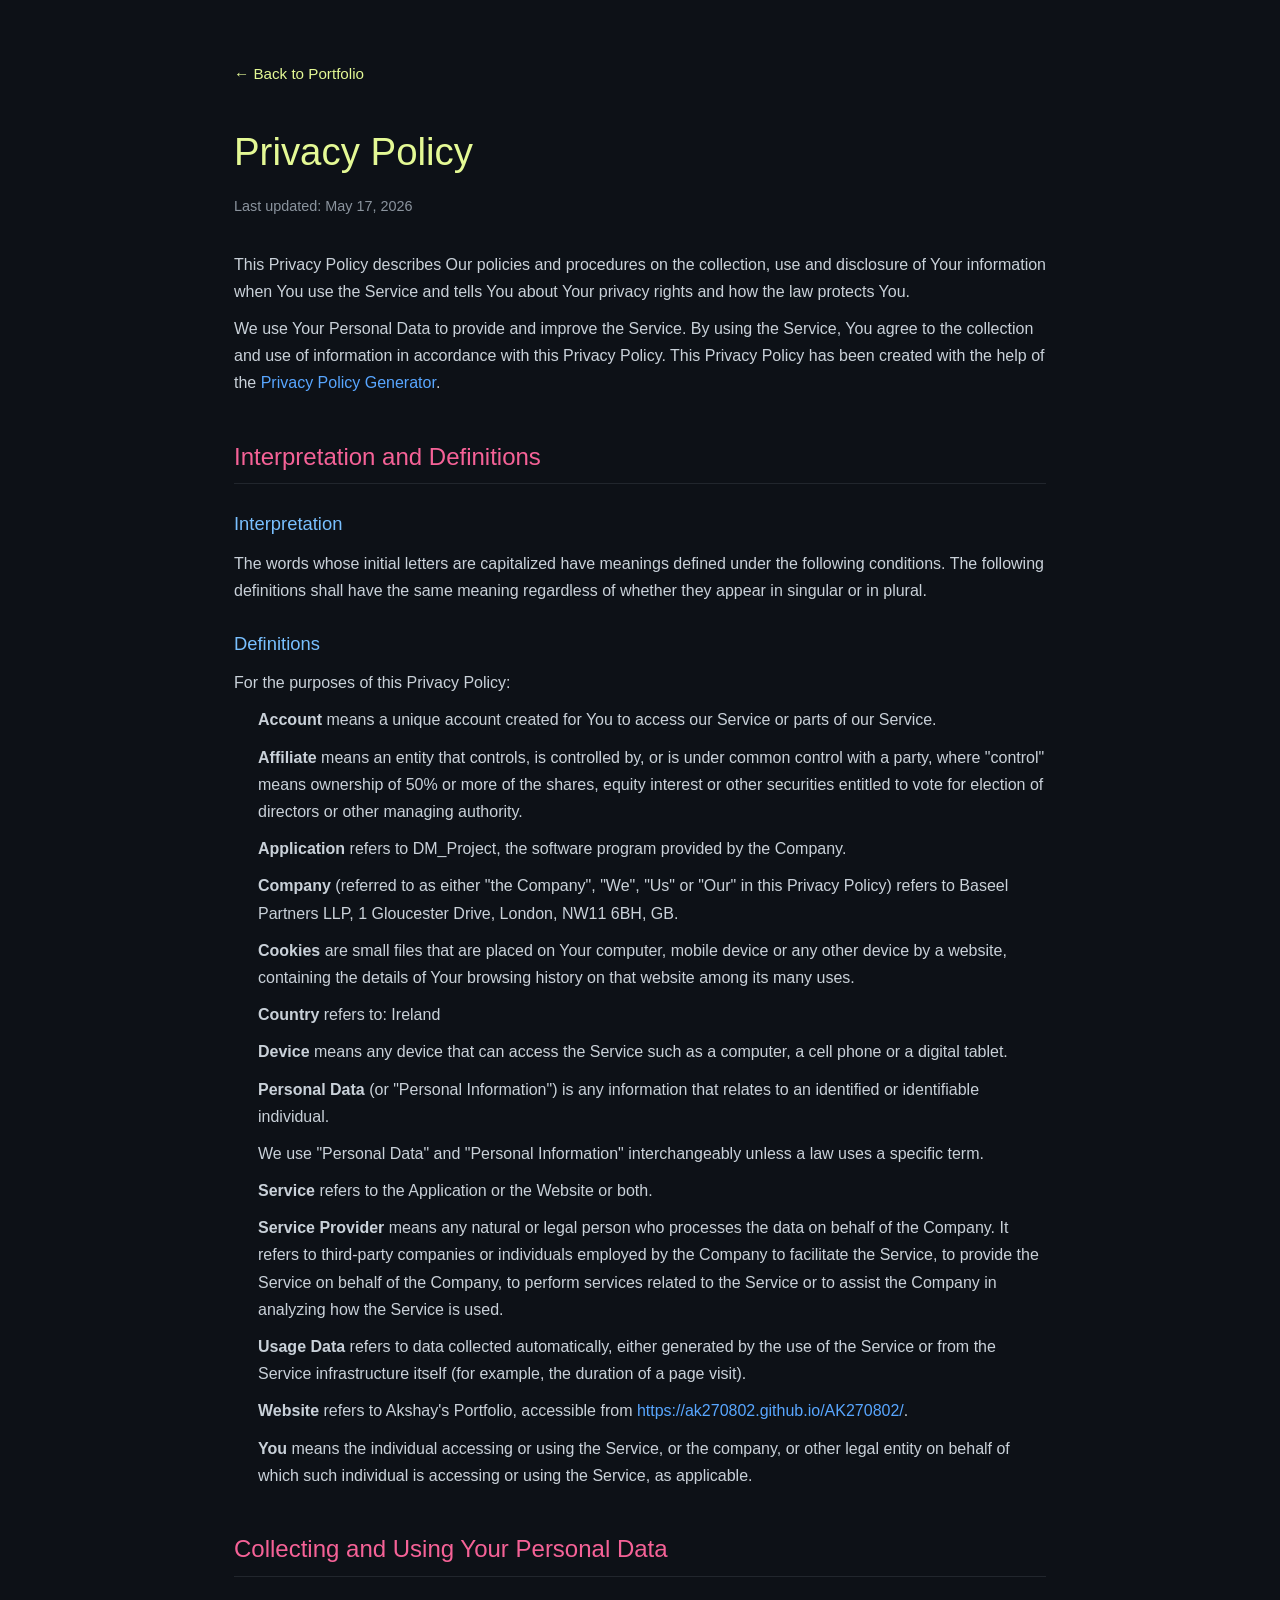
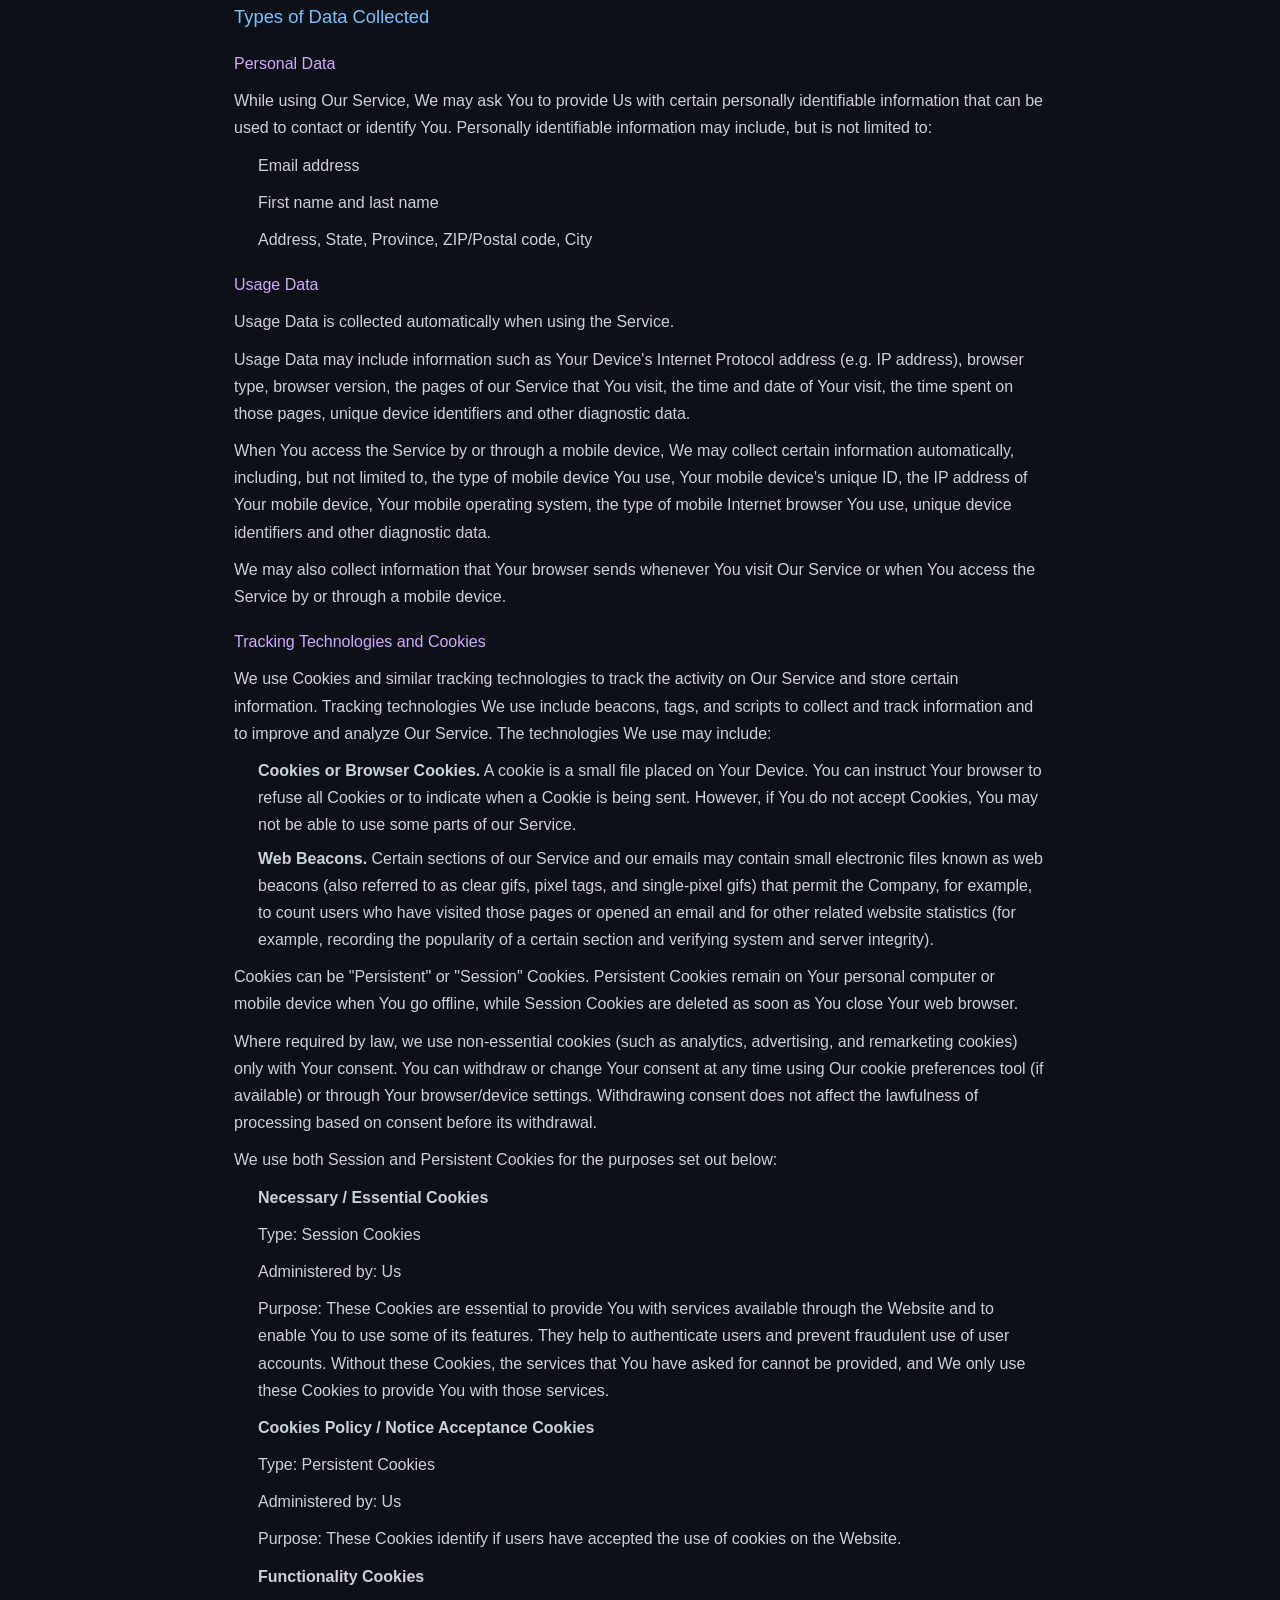
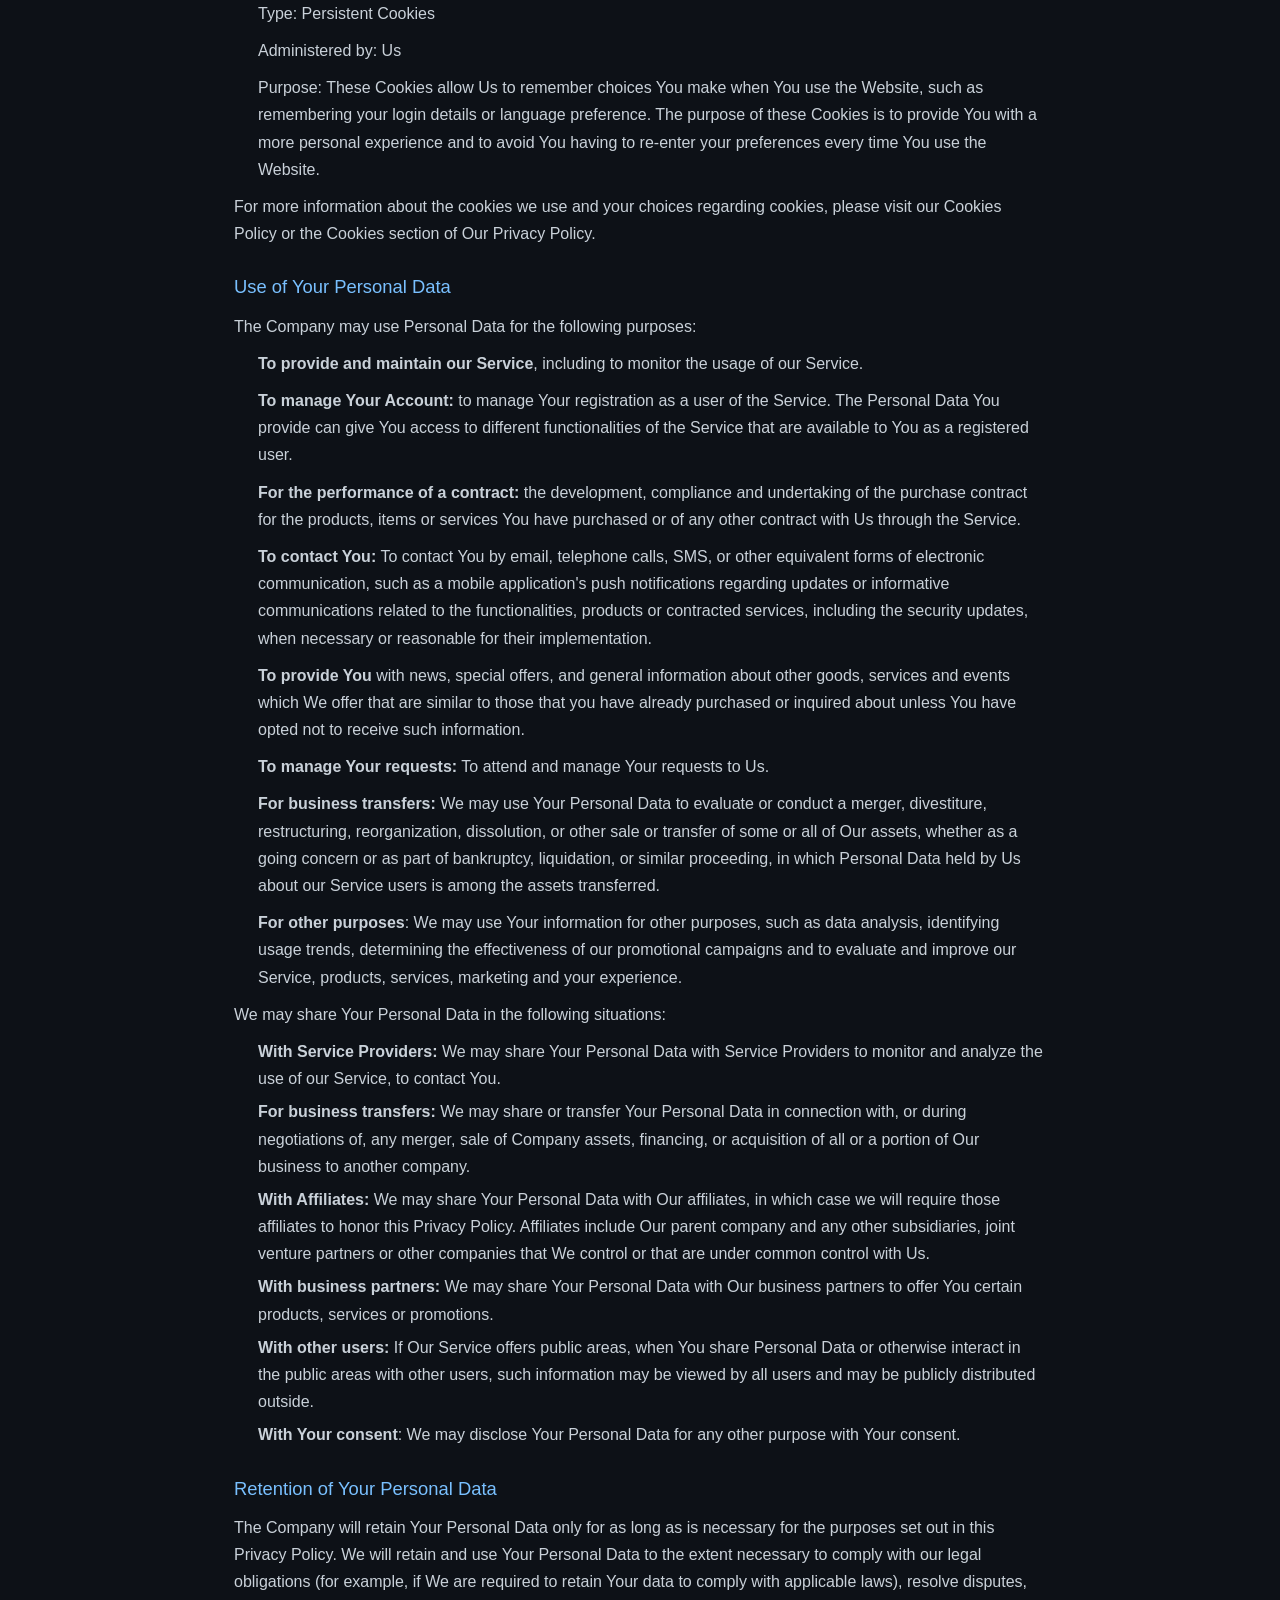
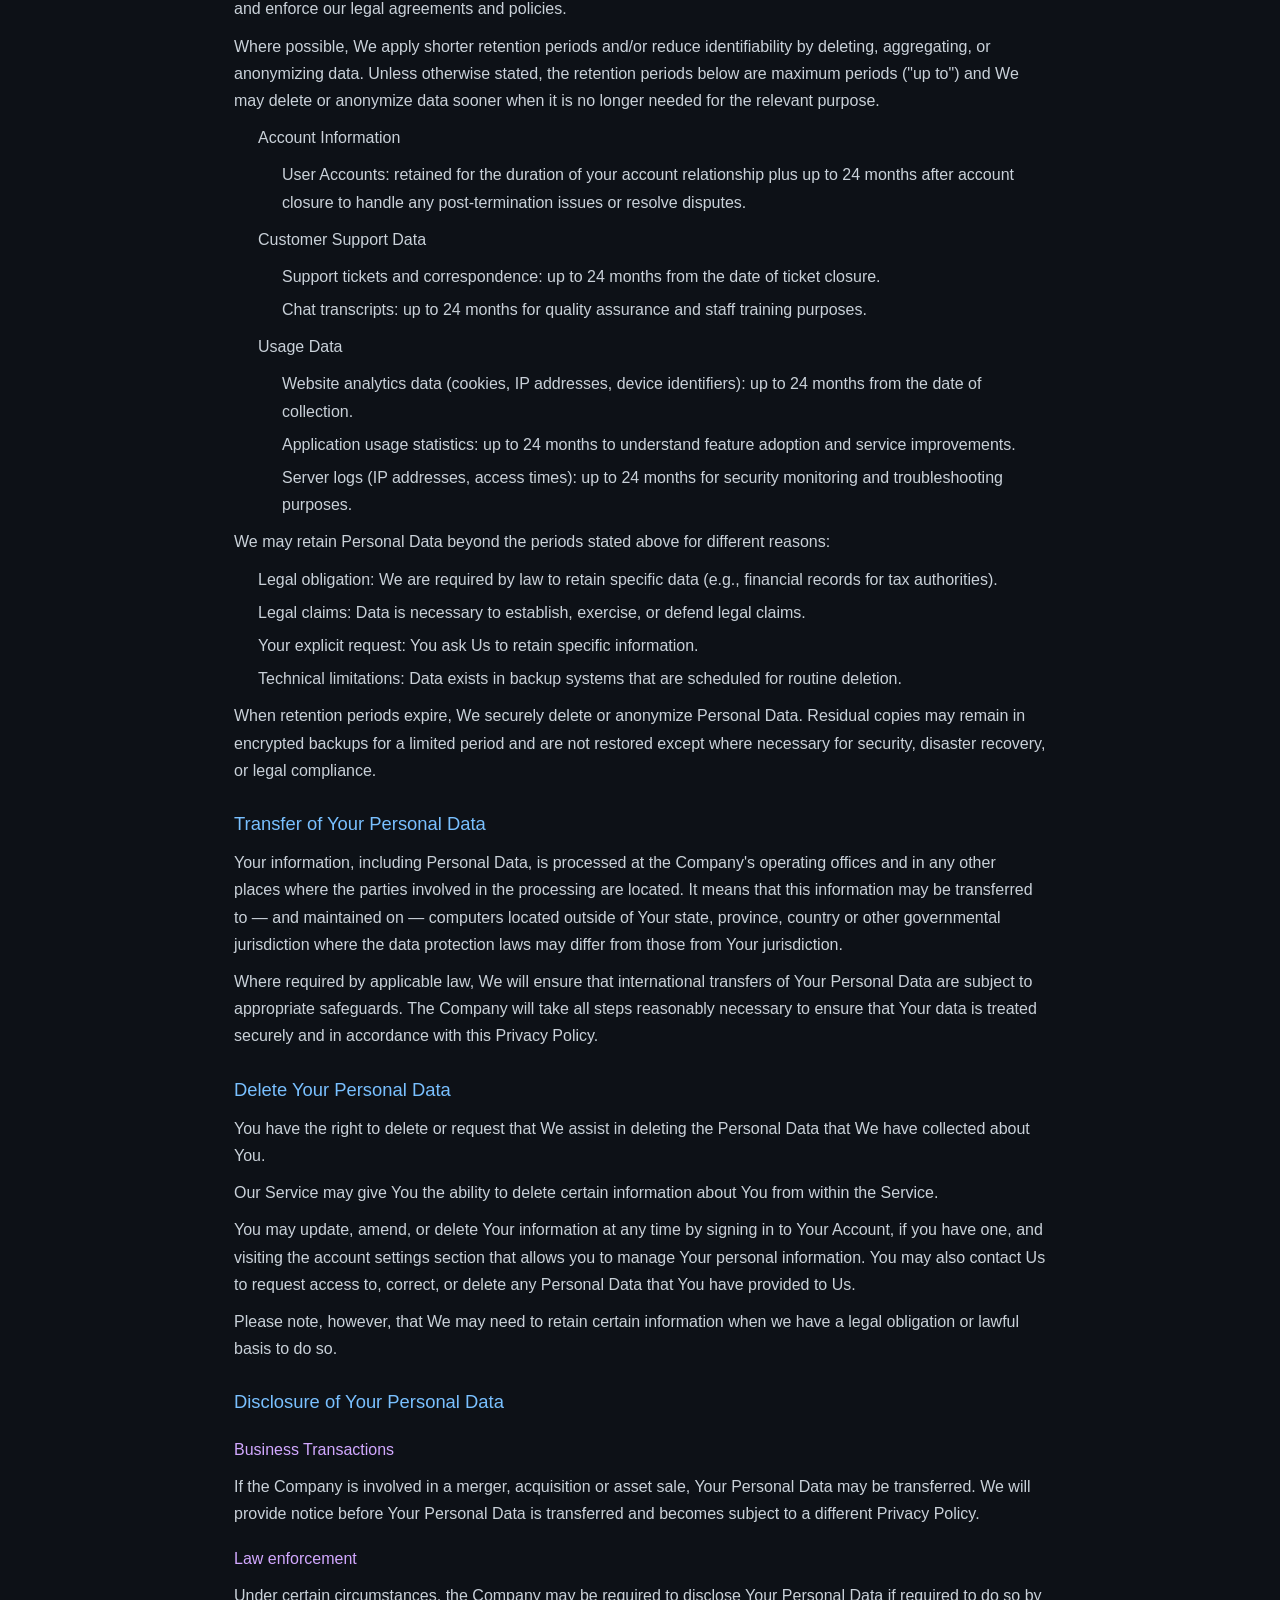
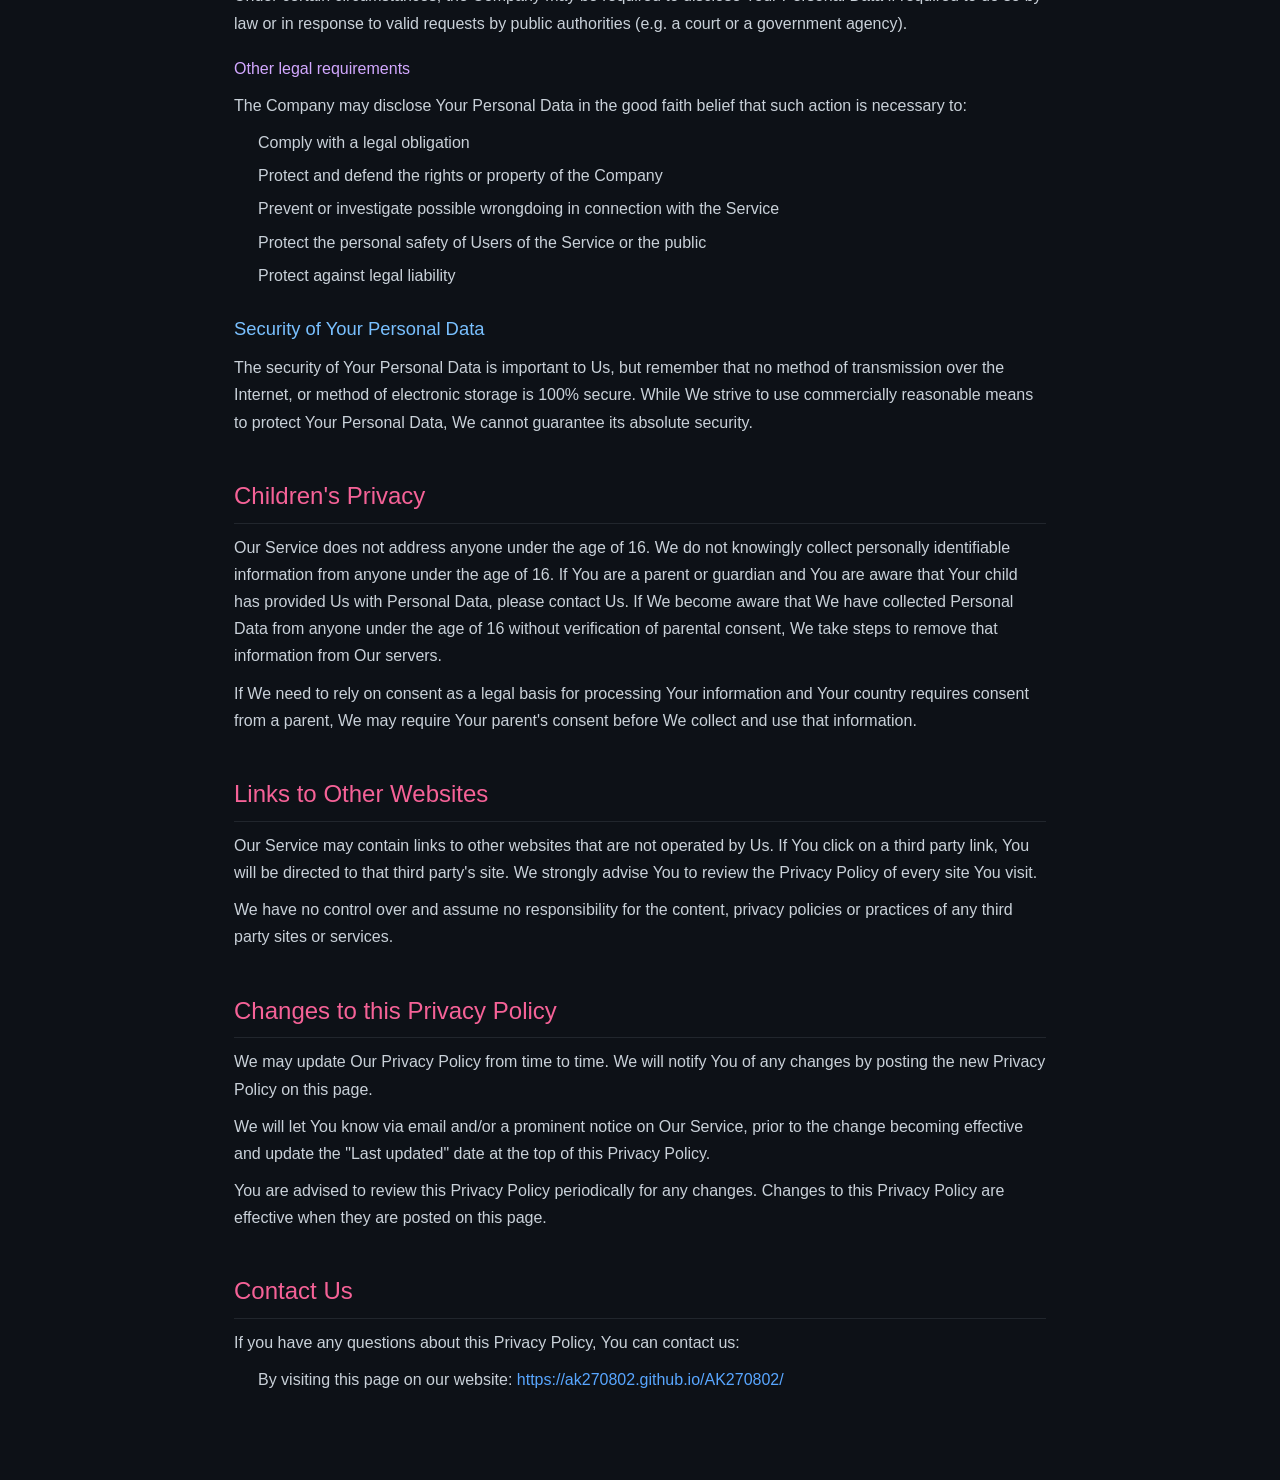
==== privacy/index.html @ 4cf23fc3 "Add Privacy Policy page and footer link Creates privacy/index.html with the full Privacy Policy cont" ====
<!DOCTYPE html>
<html lang="en">

<head>
  <meta charset="UTF-8" />
  <meta http-equiv="X-UA-Compatible" content="IE=edge" />
  <meta name="viewport" content="width=device-width, initial-scale=1.0" />
  <title>Privacy Policy – Akshay's Portfolio</title>
  <link rel="shortcut icon" href="../images/logo/avatar.png" sizes="192x192" type="image/png" />
  <link rel="stylesheet" href="../css/tailwind.css" />
  <style>
    body {
      background-color: #0d1117;
      color: #c9d1d9;
      font-family: -apple-system, BlinkMacSystemFont, 'Segoe UI', Roboto, Oxygen, Ubuntu, Cantarell, sans-serif;
      line-height: 1.7;
      padding: 0;
      margin: 0;
    }
    .container {
      max-width: 860px;
      margin: 0 auto;
      padding: 60px 24px 80px;
    }
    h1 {
      font-size: 2.4rem;
      color: #E4F995;
      margin-bottom: 4px;
    }
    h2 {
      font-size: 1.5rem;
      color: #F56297;
      margin-top: 40px;
      margin-bottom: 10px;
      border-bottom: 1px solid #21262d;
      padding-bottom: 6px;
    }
    h3 {
      font-size: 1.15rem;
      color: #79c0ff;
      margin-top: 24px;
      margin-bottom: 8px;
    }
    h4 {
      font-size: 1rem;
      color: #d2a8ff;
      margin-top: 18px;
      margin-bottom: 6px;
    }
    p {
      margin: 10px 0;
    }
    ul {
      padding-left: 24px;
    }
    li {
      margin: 6px 0;
    }
    a {
      color: #58a6ff;
      text-decoration: none;
    }
    a:hover {
      text-decoration: underline;
    }
    .last-updated {
      color: #8b949e;
      font-size: 0.9rem;
      margin-bottom: 32px;
    }
    .back-link {
      display: inline-block;
      margin-bottom: 32px;
      color: #E4F995;
      font-size: 0.95rem;
    }
    .back-link:hover {
      text-decoration: underline;
    }
  </style>
</head>

<body>
  <div class="container">
    <a href="../" class="back-link">← Back to Portfolio</a>

    <h1>Privacy Policy</h1>
    <p class="last-updated">Last updated: May 17, 2026</p>

    <p>This Privacy Policy describes Our policies and procedures on the collection, use and disclosure of Your information when You use the Service and tells You about Your privacy rights and how the law protects You.</p>
    <p>We use Your Personal Data to provide and improve the Service. By using the Service, You agree to the collection and use of information in accordance with this Privacy Policy. This Privacy Policy has been created with the help of the <a href="https://www.termsfeed.com/privacy-policy-generator/" target="_blank" rel="noopener noreferrer">Privacy Policy Generator</a>.</p>

    <h2>Interpretation and Definitions</h2>
    <h3>Interpretation</h3>
    <p>The words whose initial letters are capitalized have meanings defined under the following conditions. The following definitions shall have the same meaning regardless of whether they appear in singular or in plural.</p>

    <h3>Definitions</h3>
    <p>For the purposes of this Privacy Policy:</p>
    <ul>
      <li><p><strong>Account</strong> means a unique account created for You to access our Service or parts of our Service.</p></li>
      <li><p><strong>Affiliate</strong> means an entity that controls, is controlled by, or is under common control with a party, where &quot;control&quot; means ownership of 50% or more of the shares, equity interest or other securities entitled to vote for election of directors or other managing authority.</p></li>
      <li><p><strong>Application</strong> refers to DM_Project, the software program provided by the Company.</p></li>
      <li><p><strong>Company</strong> (referred to as either &quot;the Company&quot;, &quot;We&quot;, &quot;Us&quot; or &quot;Our&quot; in this Privacy Policy) refers to Baseel Partners LLP, 1 Gloucester Drive, London, NW11 6BH, GB.</p></li>
      <li><p><strong>Cookies</strong> are small files that are placed on Your computer, mobile device or any other device by a website, containing the details of Your browsing history on that website among its many uses.</p></li>
      <li><p><strong>Country</strong> refers to: Ireland</p></li>
      <li><p><strong>Device</strong> means any device that can access the Service such as a computer, a cell phone or a digital tablet.</p></li>
      <li>
        <p><strong>Personal Data</strong> (or &quot;Personal Information&quot;) is any information that relates to an identified or identifiable individual.</p>
        <p>We use &quot;Personal Data&quot; and &quot;Personal Information&quot; interchangeably unless a law uses a specific term.</p>
      </li>
      <li><p><strong>Service</strong> refers to the Application or the Website or both.</p></li>
      <li><p><strong>Service Provider</strong> means any natural or legal person who processes the data on behalf of the Company. It refers to third-party companies or individuals employed by the Company to facilitate the Service, to provide the Service on behalf of the Company, to perform services related to the Service or to assist the Company in analyzing how the Service is used.</p></li>
      <li><p><strong>Usage Data</strong> refers to data collected automatically, either generated by the use of the Service or from the Service infrastructure itself (for example, the duration of a page visit).</p></li>
      <li><p><strong>Website</strong> refers to Akshay's Portfolio, accessible from <a href="https://ak270802.github.io/AK270802/" rel="external nofollow noopener" target="_blank">https://ak270802.github.io/AK270802/</a>.</p></li>
      <li><p><strong>You</strong> means the individual accessing or using the Service, or the company, or other legal entity on behalf of which such individual is accessing or using the Service, as applicable.</p></li>
    </ul>

    <h2>Collecting and Using Your Personal Data</h2>
    <h3>Types of Data Collected</h3>
    <h4>Personal Data</h4>
    <p>While using Our Service, We may ask You to provide Us with certain personally identifiable information that can be used to contact or identify You. Personally identifiable information may include, but is not limited to:</p>
    <ul>
      <li><p>Email address</p></li>
      <li><p>First name and last name</p></li>
      <li><p>Address, State, Province, ZIP/Postal code, City</p></li>
    </ul>

    <h4>Usage Data</h4>
    <p>Usage Data is collected automatically when using the Service.</p>
    <p>Usage Data may include information such as Your Device's Internet Protocol address (e.g. IP address), browser type, browser version, the pages of our Service that You visit, the time and date of Your visit, the time spent on those pages, unique device identifiers and other diagnostic data.</p>
    <p>When You access the Service by or through a mobile device, We may collect certain information automatically, including, but not limited to, the type of mobile device You use, Your mobile device's unique ID, the IP address of Your mobile device, Your mobile operating system, the type of mobile Internet browser You use, unique device identifiers and other diagnostic data.</p>
    <p>We may also collect information that Your browser sends whenever You visit Our Service or when You access the Service by or through a mobile device.</p>

    <h4>Tracking Technologies and Cookies</h4>
    <p>We use Cookies and similar tracking technologies to track the activity on Our Service and store certain information. Tracking technologies We use include beacons, tags, and scripts to collect and track information and to improve and analyze Our Service. The technologies We use may include:</p>
    <ul>
      <li><strong>Cookies or Browser Cookies.</strong> A cookie is a small file placed on Your Device. You can instruct Your browser to refuse all Cookies or to indicate when a Cookie is being sent. However, if You do not accept Cookies, You may not be able to use some parts of our Service.</li>
      <li><strong>Web Beacons.</strong> Certain sections of our Service and our emails may contain small electronic files known as web beacons (also referred to as clear gifs, pixel tags, and single-pixel gifs) that permit the Company, for example, to count users who have visited those pages or opened an email and for other related website statistics (for example, recording the popularity of a certain section and verifying system and server integrity).</li>
    </ul>
    <p>Cookies can be &quot;Persistent&quot; or &quot;Session&quot; Cookies. Persistent Cookies remain on Your personal computer or mobile device when You go offline, while Session Cookies are deleted as soon as You close Your web browser.</p>
    <p>Where required by law, we use non-essential cookies (such as analytics, advertising, and remarketing cookies) only with Your consent. You can withdraw or change Your consent at any time using Our cookie preferences tool (if available) or through Your browser/device settings. Withdrawing consent does not affect the lawfulness of processing based on consent before its withdrawal.</p>
    <p>We use both Session and Persistent Cookies for the purposes set out below:</p>
    <ul>
      <li>
        <p><strong>Necessary / Essential Cookies</strong></p>
        <p>Type: Session Cookies</p>
        <p>Administered by: Us</p>
        <p>Purpose: These Cookies are essential to provide You with services available through the Website and to enable You to use some of its features. They help to authenticate users and prevent fraudulent use of user accounts. Without these Cookies, the services that You have asked for cannot be provided, and We only use these Cookies to provide You with those services.</p>
      </li>
      <li>
        <p><strong>Cookies Policy / Notice Acceptance Cookies</strong></p>
        <p>Type: Persistent Cookies</p>
        <p>Administered by: Us</p>
        <p>Purpose: These Cookies identify if users have accepted the use of cookies on the Website.</p>
      </li>
      <li>
        <p><strong>Functionality Cookies</strong></p>
        <p>Type: Persistent Cookies</p>
        <p>Administered by: Us</p>
        <p>Purpose: These Cookies allow Us to remember choices You make when You use the Website, such as remembering your login details or language preference. The purpose of these Cookies is to provide You with a more personal experience and to avoid You having to re-enter your preferences every time You use the Website.</p>
      </li>
    </ul>
    <p>For more information about the cookies we use and your choices regarding cookies, please visit our Cookies Policy or the Cookies section of Our Privacy Policy.</p>

    <h3>Use of Your Personal Data</h3>
    <p>The Company may use Personal Data for the following purposes:</p>
    <ul>
      <li><p><strong>To provide and maintain our Service</strong>, including to monitor the usage of our Service.</p></li>
      <li><p><strong>To manage Your Account:</strong> to manage Your registration as a user of the Service. The Personal Data You provide can give You access to different functionalities of the Service that are available to You as a registered user.</p></li>
      <li><p><strong>For the performance of a contract:</strong> the development, compliance and undertaking of the purchase contract for the products, items or services You have purchased or of any other contract with Us through the Service.</p></li>
      <li><p><strong>To contact You:</strong> To contact You by email, telephone calls, SMS, or other equivalent forms of electronic communication, such as a mobile application's push notifications regarding updates or informative communications related to the functionalities, products or contracted services, including the security updates, when necessary or reasonable for their implementation.</p></li>
      <li><p><strong>To provide You</strong> with news, special offers, and general information about other goods, services and events which We offer that are similar to those that you have already purchased or inquired about unless You have opted not to receive such information.</p></li>
      <li><p><strong>To manage Your requests:</strong> To attend and manage Your requests to Us.</p></li>
      <li><p><strong>For business transfers:</strong> We may use Your Personal Data to evaluate or conduct a merger, divestiture, restructuring, reorganization, dissolution, or other sale or transfer of some or all of Our assets, whether as a going concern or as part of bankruptcy, liquidation, or similar proceeding, in which Personal Data held by Us about our Service users is among the assets transferred.</p></li>
      <li><p><strong>For other purposes</strong>: We may use Your information for other purposes, such as data analysis, identifying usage trends, determining the effectiveness of our promotional campaigns and to evaluate and improve our Service, products, services, marketing and your experience.</p></li>
    </ul>
    <p>We may share Your Personal Data in the following situations:</p>
    <ul>
      <li><strong>With Service Providers:</strong> We may share Your Personal Data with Service Providers to monitor and analyze the use of our Service, to contact You.</li>
      <li><strong>For business transfers:</strong> We may share or transfer Your Personal Data in connection with, or during negotiations of, any merger, sale of Company assets, financing, or acquisition of all or a portion of Our business to another company.</li>
      <li><strong>With Affiliates:</strong> We may share Your Personal Data with Our affiliates, in which case we will require those affiliates to honor this Privacy Policy. Affiliates include Our parent company and any other subsidiaries, joint venture partners or other companies that We control or that are under common control with Us.</li>
      <li><strong>With business partners:</strong> We may share Your Personal Data with Our business partners to offer You certain products, services or promotions.</li>
      <li><strong>With other users:</strong> If Our Service offers public areas, when You share Personal Data or otherwise interact in the public areas with other users, such information may be viewed by all users and may be publicly distributed outside.</li>
      <li><strong>With Your consent</strong>: We may disclose Your Personal Data for any other purpose with Your consent.</li>
    </ul>

    <h3>Retention of Your Personal Data</h3>
    <p>The Company will retain Your Personal Data only for as long as is necessary for the purposes set out in this Privacy Policy. We will retain and use Your Personal Data to the extent necessary to comply with our legal obligations (for example, if We are required to retain Your data to comply with applicable laws), resolve disputes, and enforce our legal agreements and policies.</p>
    <p>Where possible, We apply shorter retention periods and/or reduce identifiability by deleting, aggregating, or anonymizing data. Unless otherwise stated, the retention periods below are maximum periods (&quot;up to&quot;) and We may delete or anonymize data sooner when it is no longer needed for the relevant purpose.</p>
    <ul>
      <li>
        <p>Account Information</p>
        <ul>
          <li>User Accounts: retained for the duration of your account relationship plus up to 24 months after account closure to handle any post-termination issues or resolve disputes.</li>
        </ul>
      </li>
      <li>
        <p>Customer Support Data</p>
        <ul>
          <li>Support tickets and correspondence: up to 24 months from the date of ticket closure.</li>
          <li>Chat transcripts: up to 24 months for quality assurance and staff training purposes.</li>
        </ul>
      </li>
      <li>
        <p>Usage Data</p>
        <ul>
          <li>Website analytics data (cookies, IP addresses, device identifiers): up to 24 months from the date of collection.</li>
          <li>Application usage statistics: up to 24 months to understand feature adoption and service improvements.</li>
          <li>Server logs (IP addresses, access times): up to 24 months for security monitoring and troubleshooting purposes.</li>
        </ul>
      </li>
    </ul>
    <p>We may retain Personal Data beyond the periods stated above for different reasons:</p>
    <ul>
      <li>Legal obligation: We are required by law to retain specific data (e.g., financial records for tax authorities).</li>
      <li>Legal claims: Data is necessary to establish, exercise, or defend legal claims.</li>
      <li>Your explicit request: You ask Us to retain specific information.</li>
      <li>Technical limitations: Data exists in backup systems that are scheduled for routine deletion.</li>
    </ul>
    <p>When retention periods expire, We securely delete or anonymize Personal Data. Residual copies may remain in encrypted backups for a limited period and are not restored except where necessary for security, disaster recovery, or legal compliance.</p>

    <h3>Transfer of Your Personal Data</h3>
    <p>Your information, including Personal Data, is processed at the Company's operating offices and in any other places where the parties involved in the processing are located. It means that this information may be transferred to — and maintained on — computers located outside of Your state, province, country or other governmental jurisdiction where the data protection laws may differ from those from Your jurisdiction.</p>
    <p>Where required by applicable law, We will ensure that international transfers of Your Personal Data are subject to appropriate safeguards. The Company will take all steps reasonably necessary to ensure that Your data is treated securely and in accordance with this Privacy Policy.</p>

    <h3>Delete Your Personal Data</h3>
    <p>You have the right to delete or request that We assist in deleting the Personal Data that We have collected about You.</p>
    <p>Our Service may give You the ability to delete certain information about You from within the Service.</p>
    <p>You may update, amend, or delete Your information at any time by signing in to Your Account, if you have one, and visiting the account settings section that allows you to manage Your personal information. You may also contact Us to request access to, correct, or delete any Personal Data that You have provided to Us.</p>
    <p>Please note, however, that We may need to retain certain information when we have a legal obligation or lawful basis to do so.</p>

    <h3>Disclosure of Your Personal Data</h3>
    <h4>Business Transactions</h4>
    <p>If the Company is involved in a merger, acquisition or asset sale, Your Personal Data may be transferred. We will provide notice before Your Personal Data is transferred and becomes subject to a different Privacy Policy.</p>

    <h4>Law enforcement</h4>
    <p>Under certain circumstances, the Company may be required to disclose Your Personal Data if required to do so by law or in response to valid requests by public authorities (e.g. a court or a government agency).</p>

    <h4>Other legal requirements</h4>
    <p>The Company may disclose Your Personal Data in the good faith belief that such action is necessary to:</p>
    <ul>
      <li>Comply with a legal obligation</li>
      <li>Protect and defend the rights or property of the Company</li>
      <li>Prevent or investigate possible wrongdoing in connection with the Service</li>
      <li>Protect the personal safety of Users of the Service or the public</li>
      <li>Protect against legal liability</li>
    </ul>

    <h3>Security of Your Personal Data</h3>
    <p>The security of Your Personal Data is important to Us, but remember that no method of transmission over the Internet, or method of electronic storage is 100% secure. While We strive to use commercially reasonable means to protect Your Personal Data, We cannot guarantee its absolute security.</p>

    <h2>Children's Privacy</h2>
    <p>Our Service does not address anyone under the age of 16. We do not knowingly collect personally identifiable information from anyone under the age of 16. If You are a parent or guardian and You are aware that Your child has provided Us with Personal Data, please contact Us. If We become aware that We have collected Personal Data from anyone under the age of 16 without verification of parental consent, We take steps to remove that information from Our servers.</p>
    <p>If We need to rely on consent as a legal basis for processing Your information and Your country requires consent from a parent, We may require Your parent's consent before We collect and use that information.</p>

    <h2>Links to Other Websites</h2>
    <p>Our Service may contain links to other websites that are not operated by Us. If You click on a third party link, You will be directed to that third party's site. We strongly advise You to review the Privacy Policy of every site You visit.</p>
    <p>We have no control over and assume no responsibility for the content, privacy policies or practices of any third party sites or services.</p>

    <h2>Changes to this Privacy Policy</h2>
    <p>We may update Our Privacy Policy from time to time. We will notify You of any changes by posting the new Privacy Policy on this page.</p>
    <p>We will let You know via email and/or a prominent notice on Our Service, prior to the change becoming effective and update the &quot;Last updated&quot; date at the top of this Privacy Policy.</p>
    <p>You are advised to review this Privacy Policy periodically for any changes. Changes to this Privacy Policy are effective when they are posted on this page.</p>

    <h2>Contact Us</h2>
    <p>If you have any questions about this Privacy Policy, You can contact us:</p>
    <ul>
      <li>By visiting this page on our website: <a href="https://ak270802.github.io/AK270802/" rel="external nofollow noopener" target="_blank">https://ak270802.github.io/AK270802/</a></li>
    </ul>
  </div>
</body>

</html>
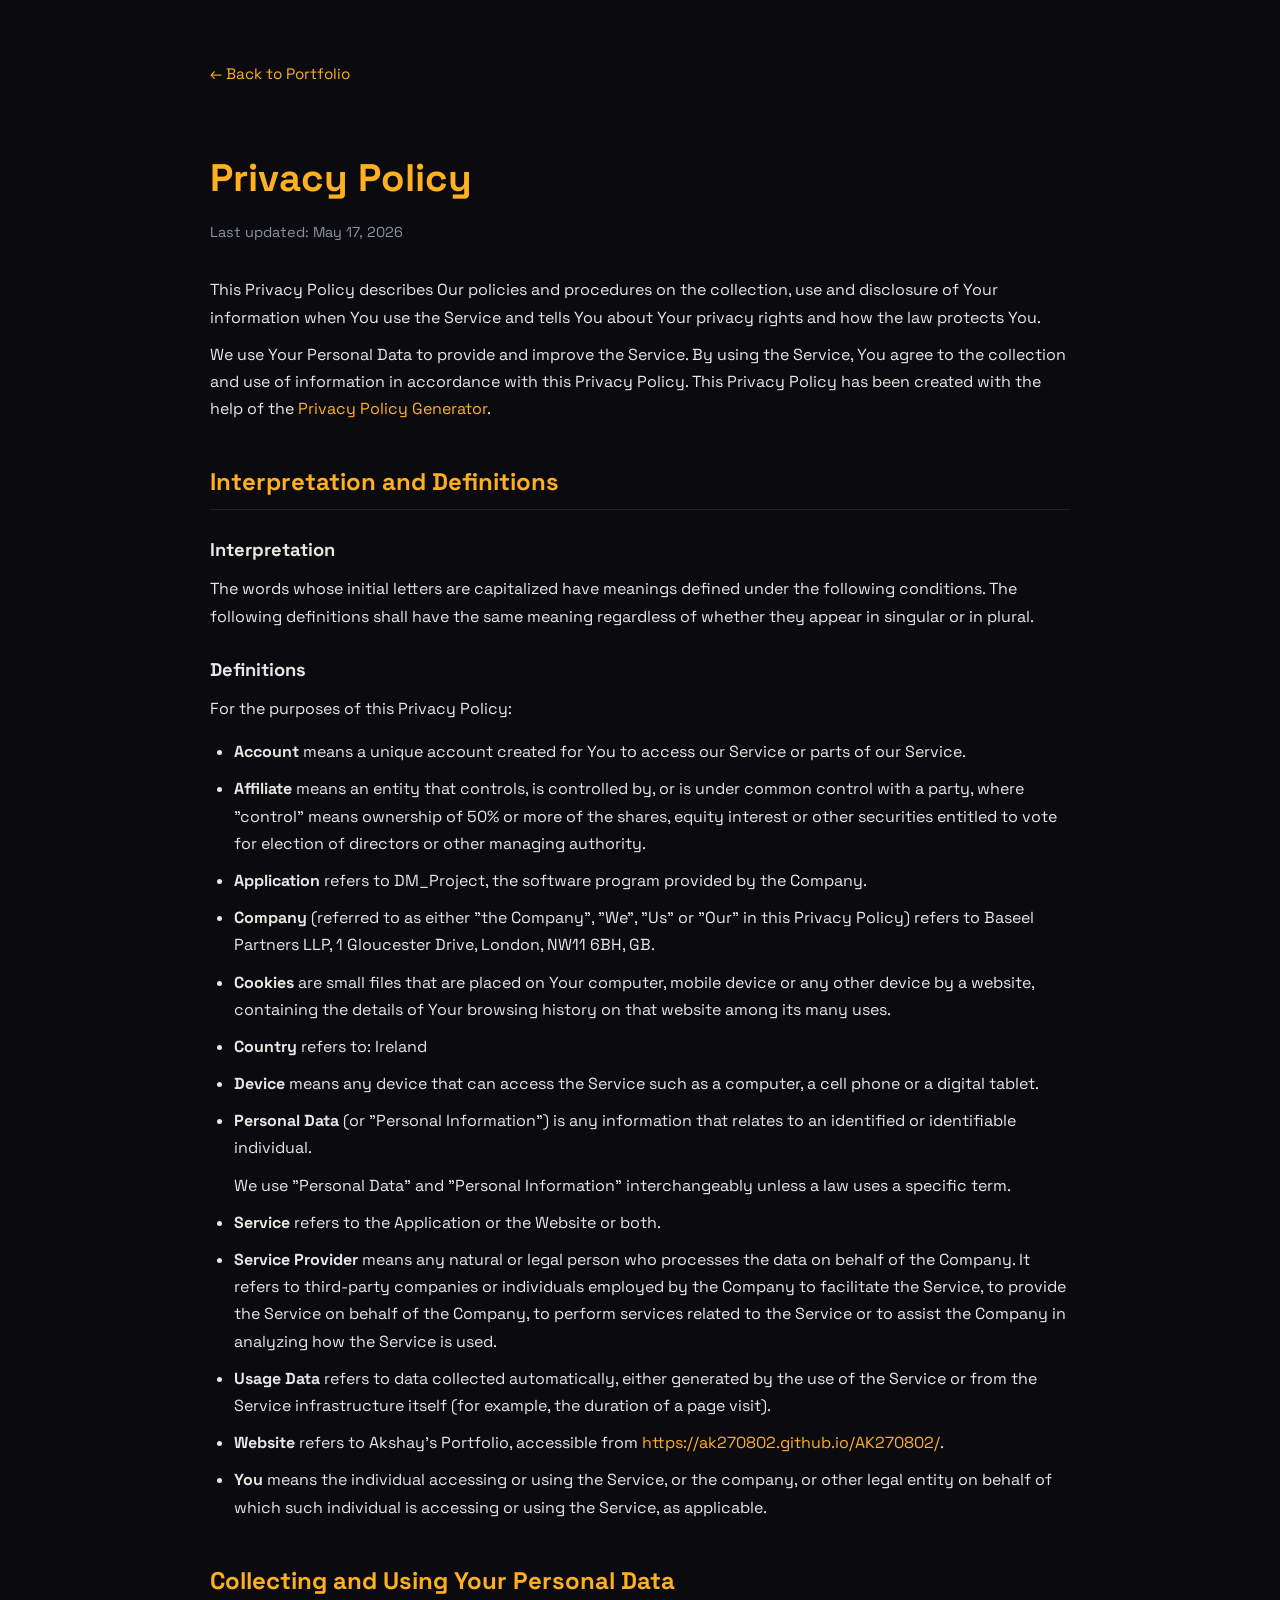
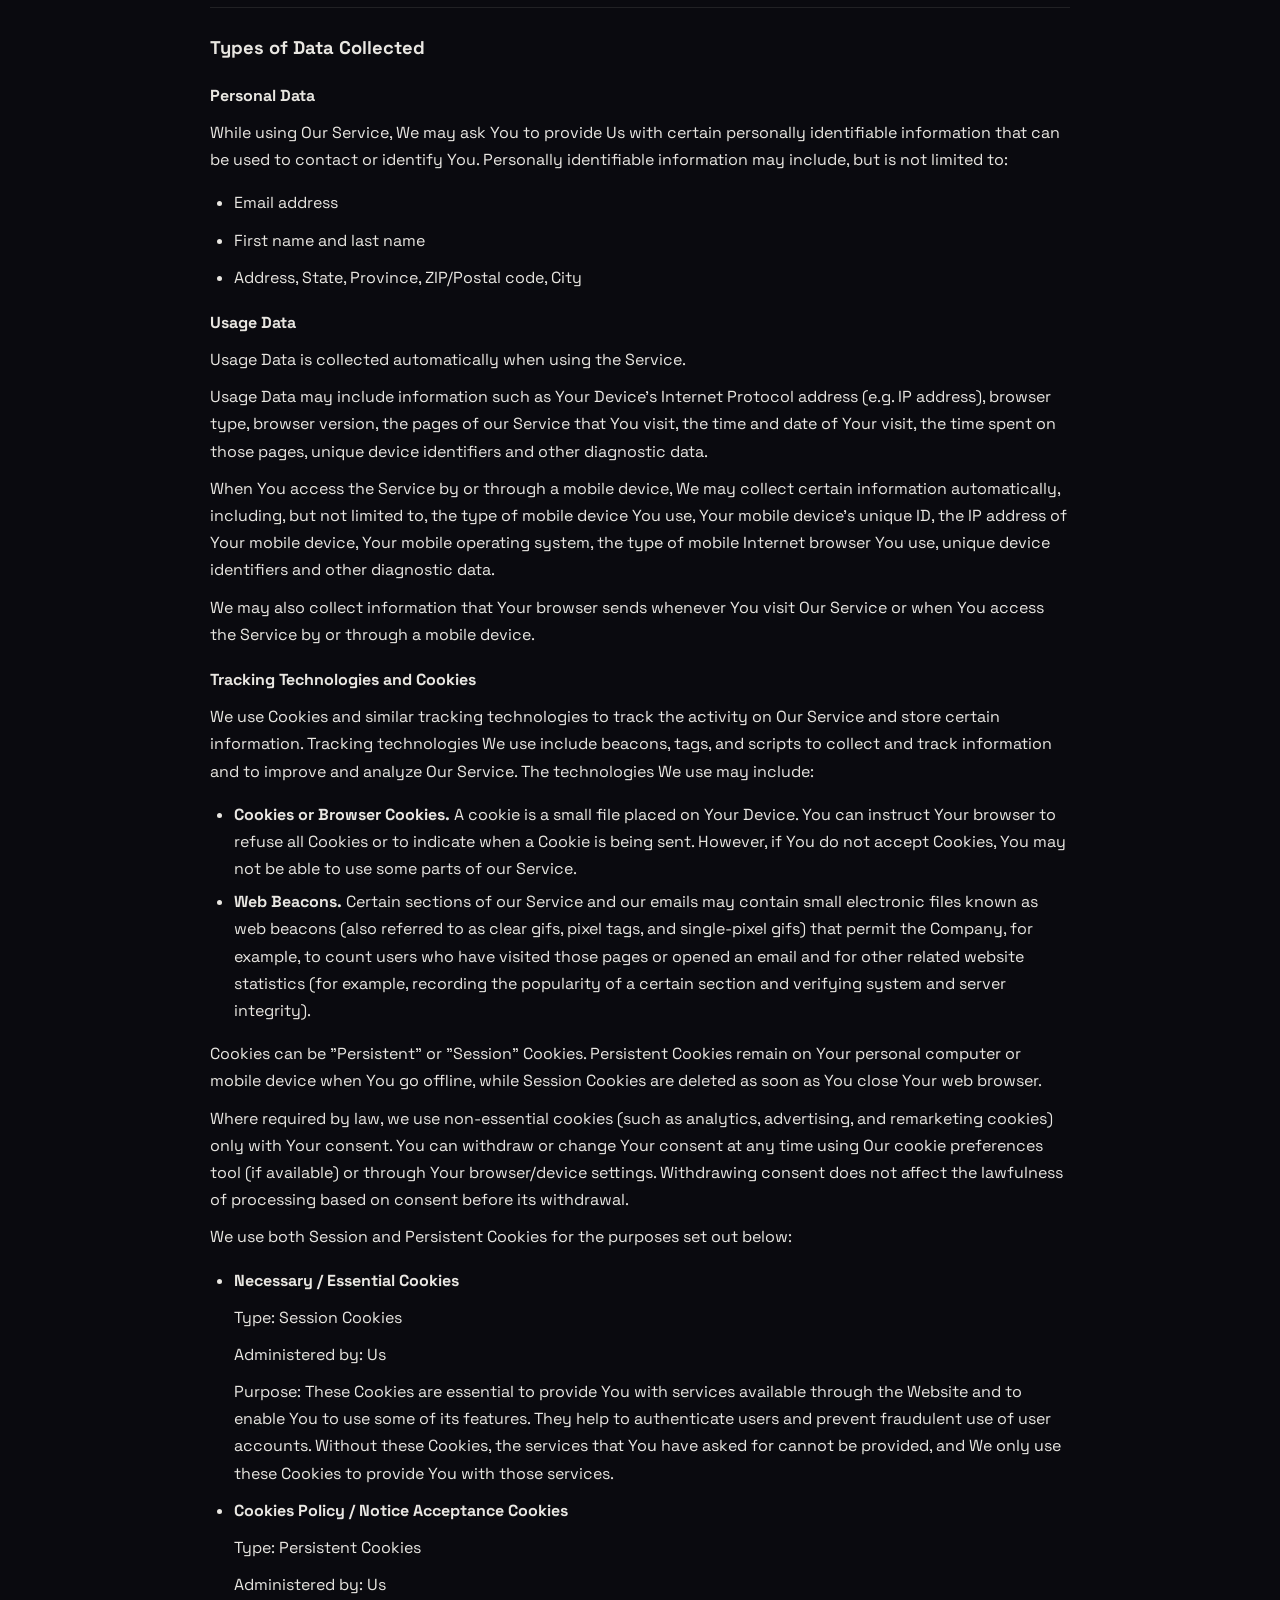
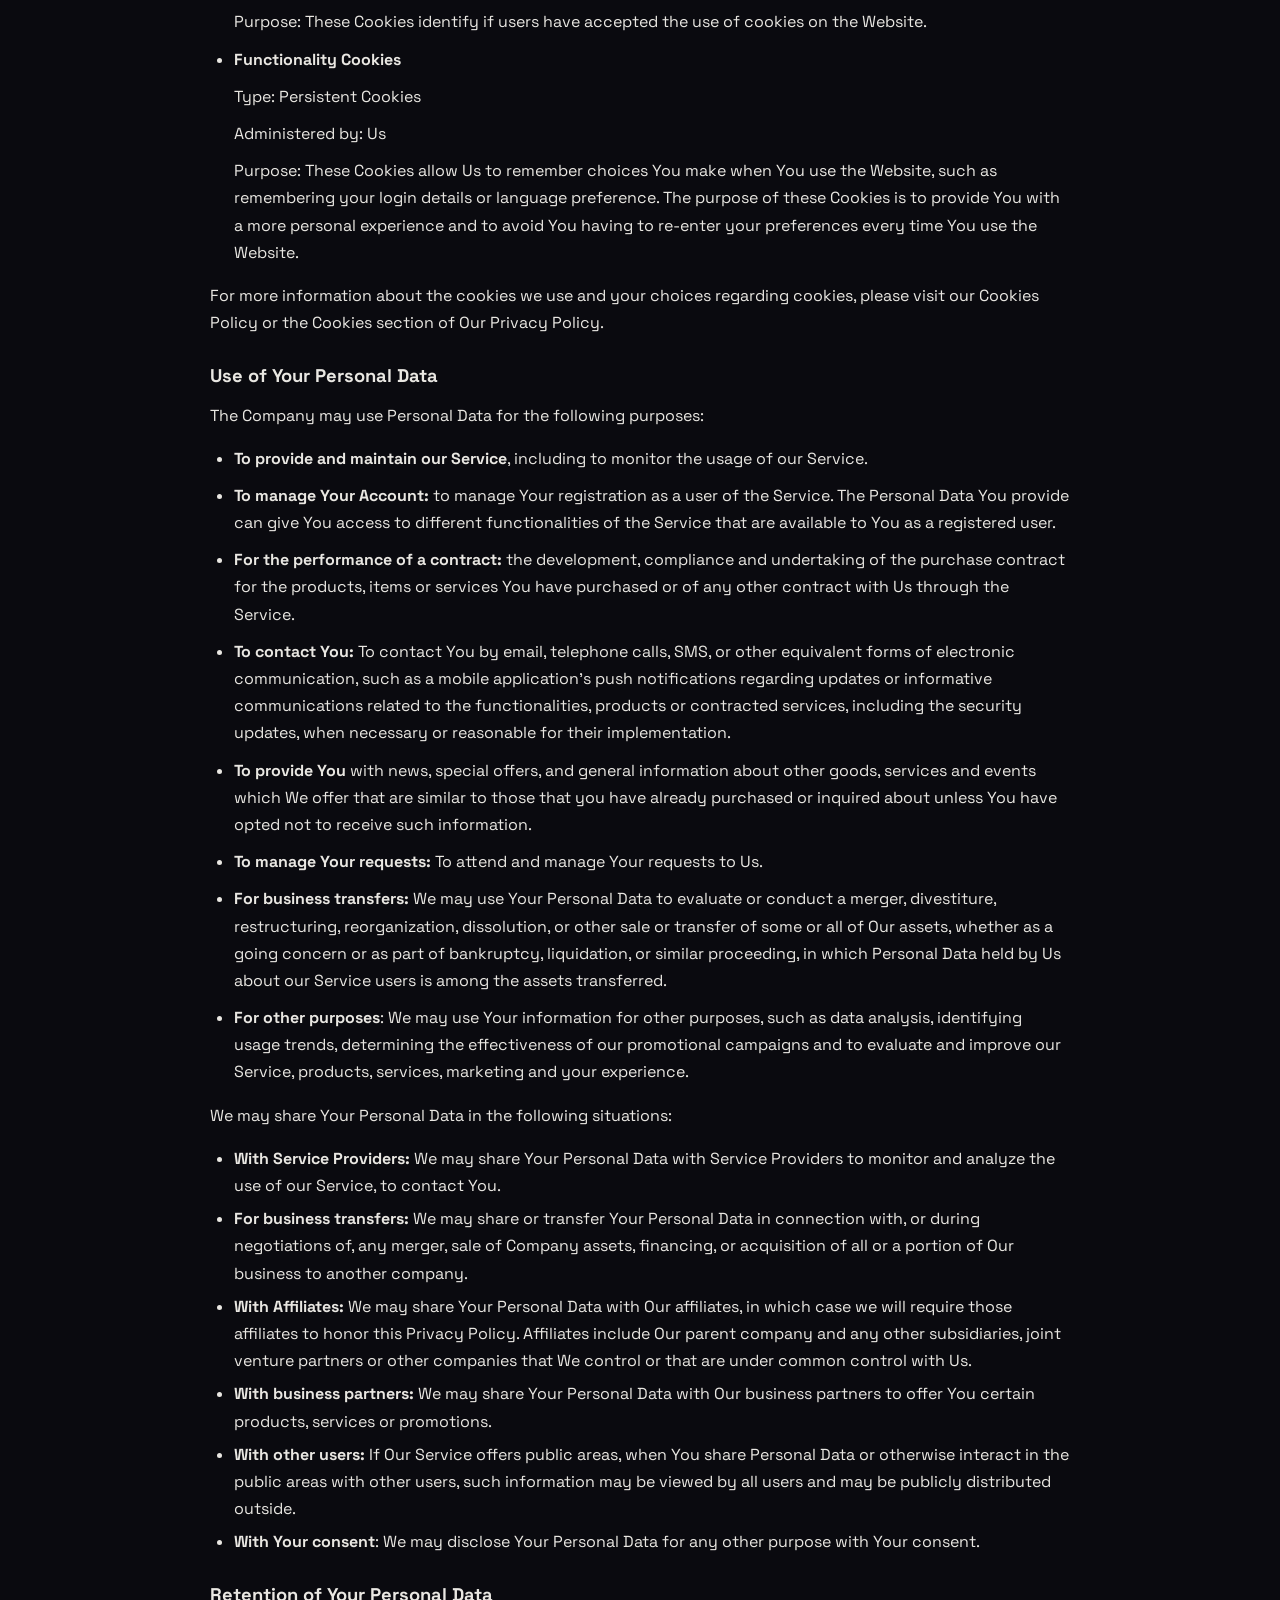
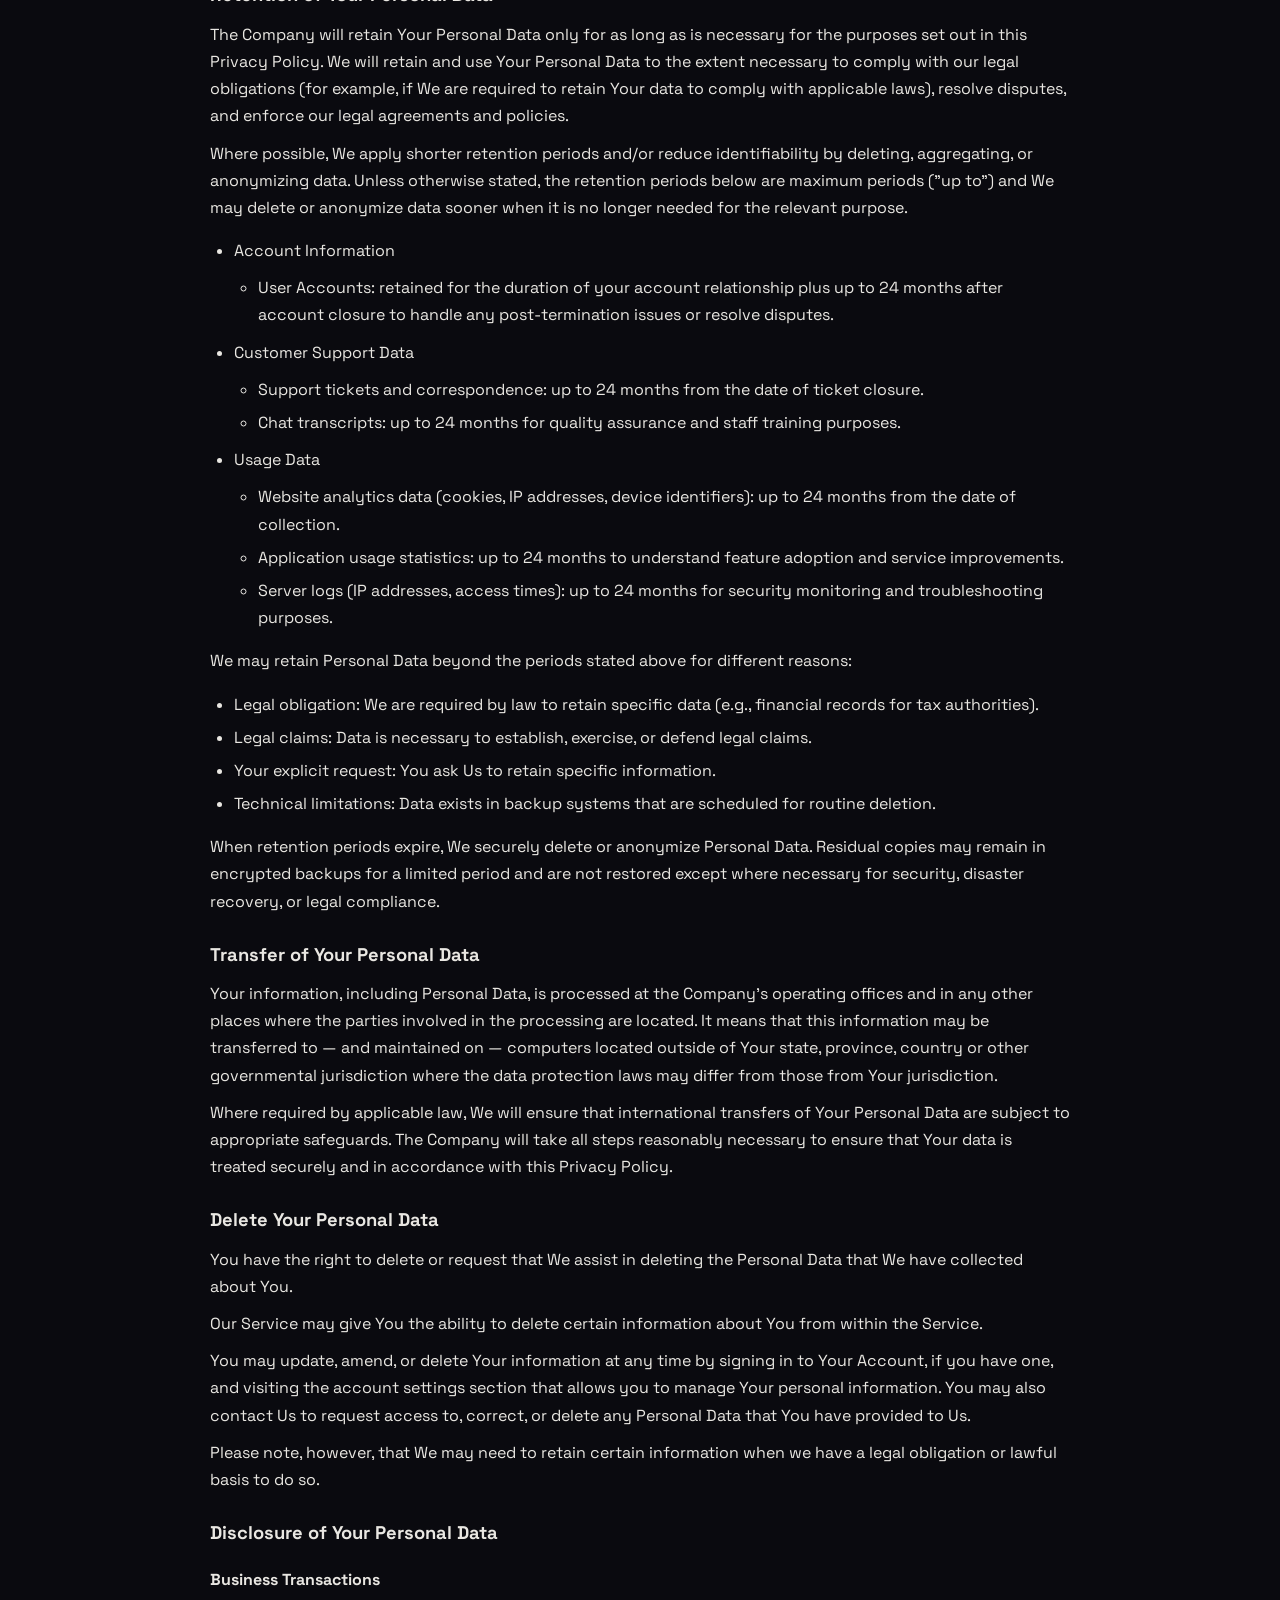
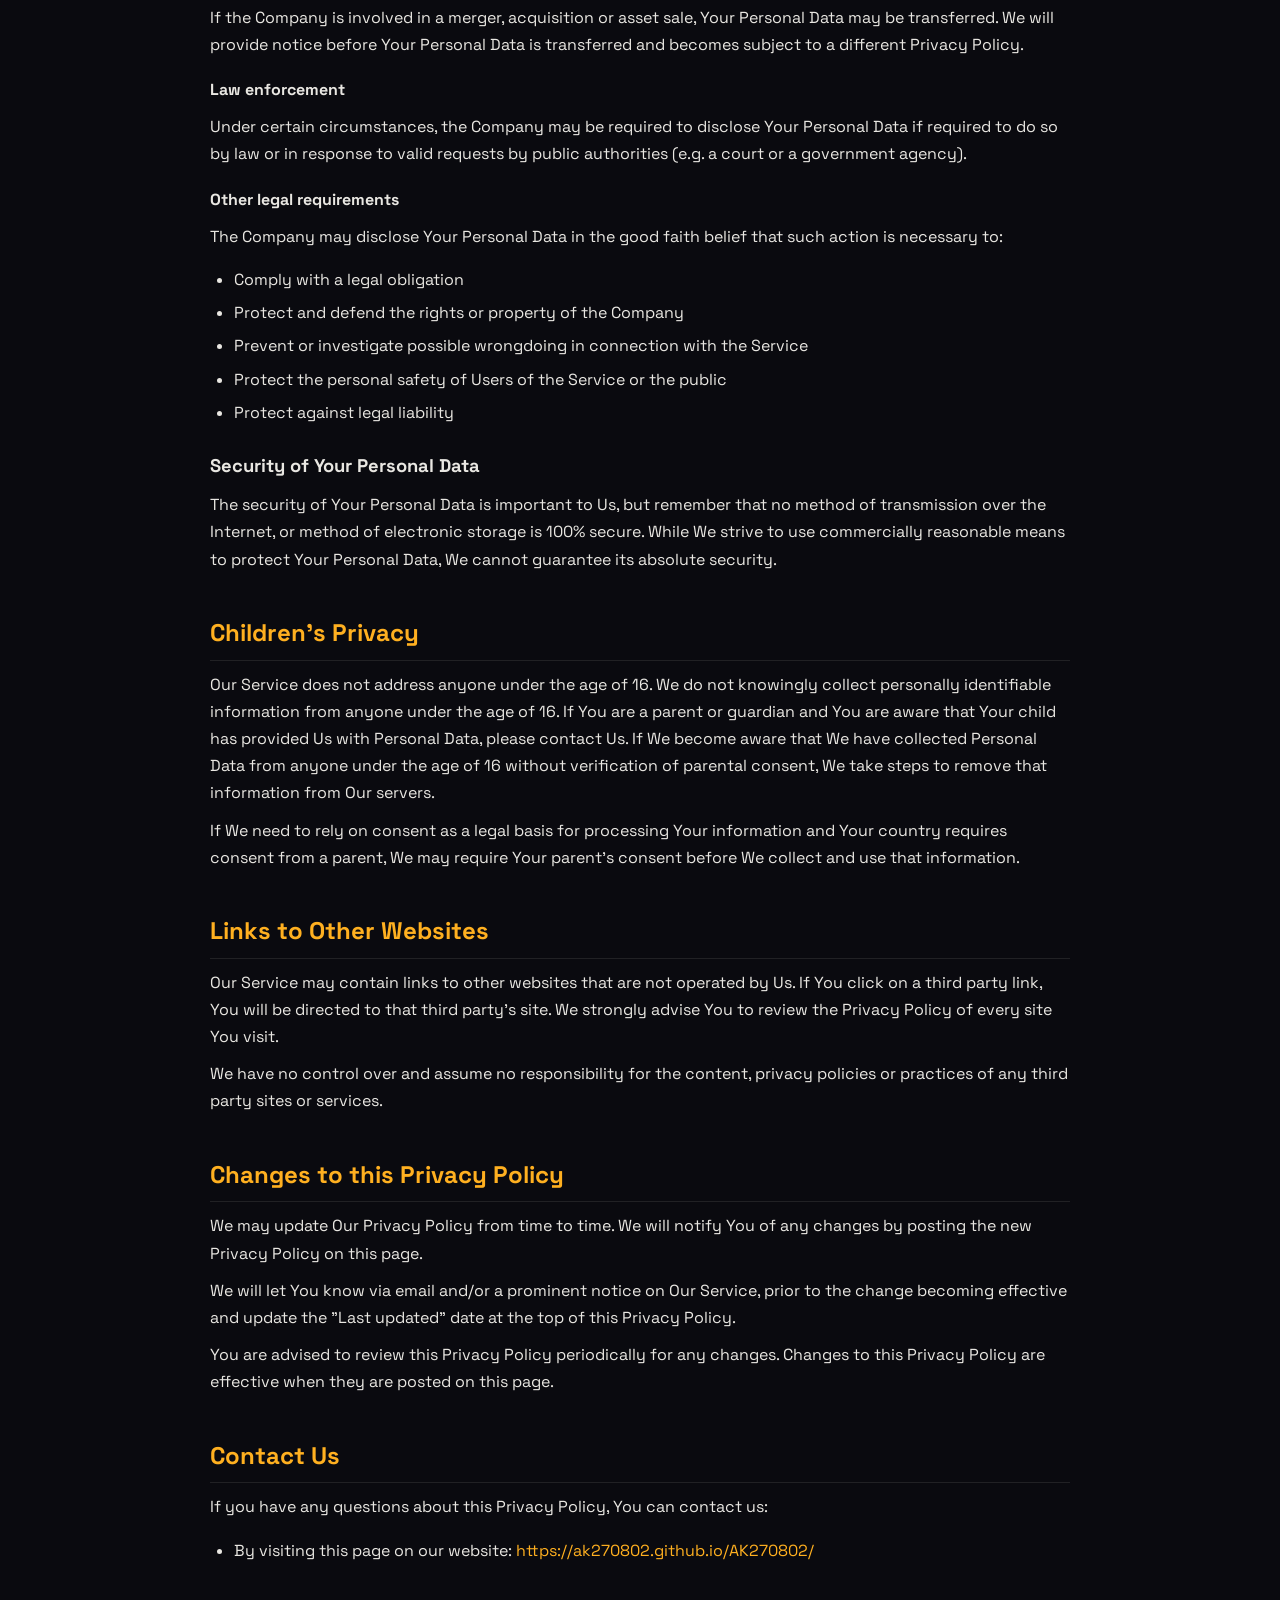
==== commit fbc3b830: "Rebuild portfolio as multi-page "Latent Space" site Replaces the single-page template with a hand-bu" ====
--- a/privacy/index.html
+++ b/privacy/index.html
@@ -6,13 +6,15 @@
   <meta http-equiv="X-UA-Compatible" content="IE=edge" />
   <meta name="viewport" content="width=device-width, initial-scale=1.0" />
   <title>Privacy Policy – Akshay's Portfolio</title>
-  <link rel="shortcut icon" href="../images/logo/avatar.png" sizes="192x192" type="image/png" />
-  <link rel="stylesheet" href="../css/tailwind.css" />
+  <link rel="icon" href="../favicon.svg" type="image/svg+xml" />
+  <link rel="preconnect" href="https://fonts.googleapis.com">
+  <link rel="preconnect" href="https://fonts.gstatic.com" crossorigin>
+  <link href="https://fonts.googleapis.com/css2?family=JetBrains+Mono:wght@400;500&family=Space+Grotesk:wght@400;500;600;700&display=swap" rel="stylesheet">
   <style>
     body {
-      background-color: #0d1117;
-      color: #c9d1d9;
-      font-family: -apple-system, BlinkMacSystemFont, 'Segoe UI', Roboto, Oxygen, Ubuntu, Cantarell, sans-serif;
+      background-color: #0a0a0f;
+      color: #e9e7e2;
+      font-family: 'Space Grotesk', system-ui, sans-serif;
       line-height: 1.7;
       padding: 0;
       margin: 0;
@@ -24,26 +26,26 @@
     }
     h1 {
       font-size: 2.4rem;
-      color: #E4F995;
+      color: #ffb020;
       margin-bottom: 4px;
     }
     h2 {
       font-size: 1.5rem;
-      color: #F56297;
+      color: #ffb020;
       margin-top: 40px;
       margin-bottom: 10px;
-      border-bottom: 1px solid #21262d;
+      border-bottom: 1px solid rgba(233,231,226,0.1);
       padding-bottom: 6px;
     }
     h3 {
       font-size: 1.15rem;
-      color: #79c0ff;
+      color: #e9e7e2;
       margin-top: 24px;
       margin-bottom: 8px;
     }
     h4 {
       font-size: 1rem;
-      color: #d2a8ff;
+      color: #e9e7e2;
       margin-top: 18px;
       margin-bottom: 6px;
     }
@@ -57,7 +59,7 @@
       margin: 6px 0;
     }
     a {
-      color: #58a6ff;
+      color: #ffb020;
       text-decoration: none;
     }
     a:hover {
@@ -71,7 +73,7 @@
     .back-link {
       display: inline-block;
       margin-bottom: 32px;
-      color: #E4F995;
+      color: #ffb020;
       font-size: 0.95rem;
     }
     .back-link:hover {
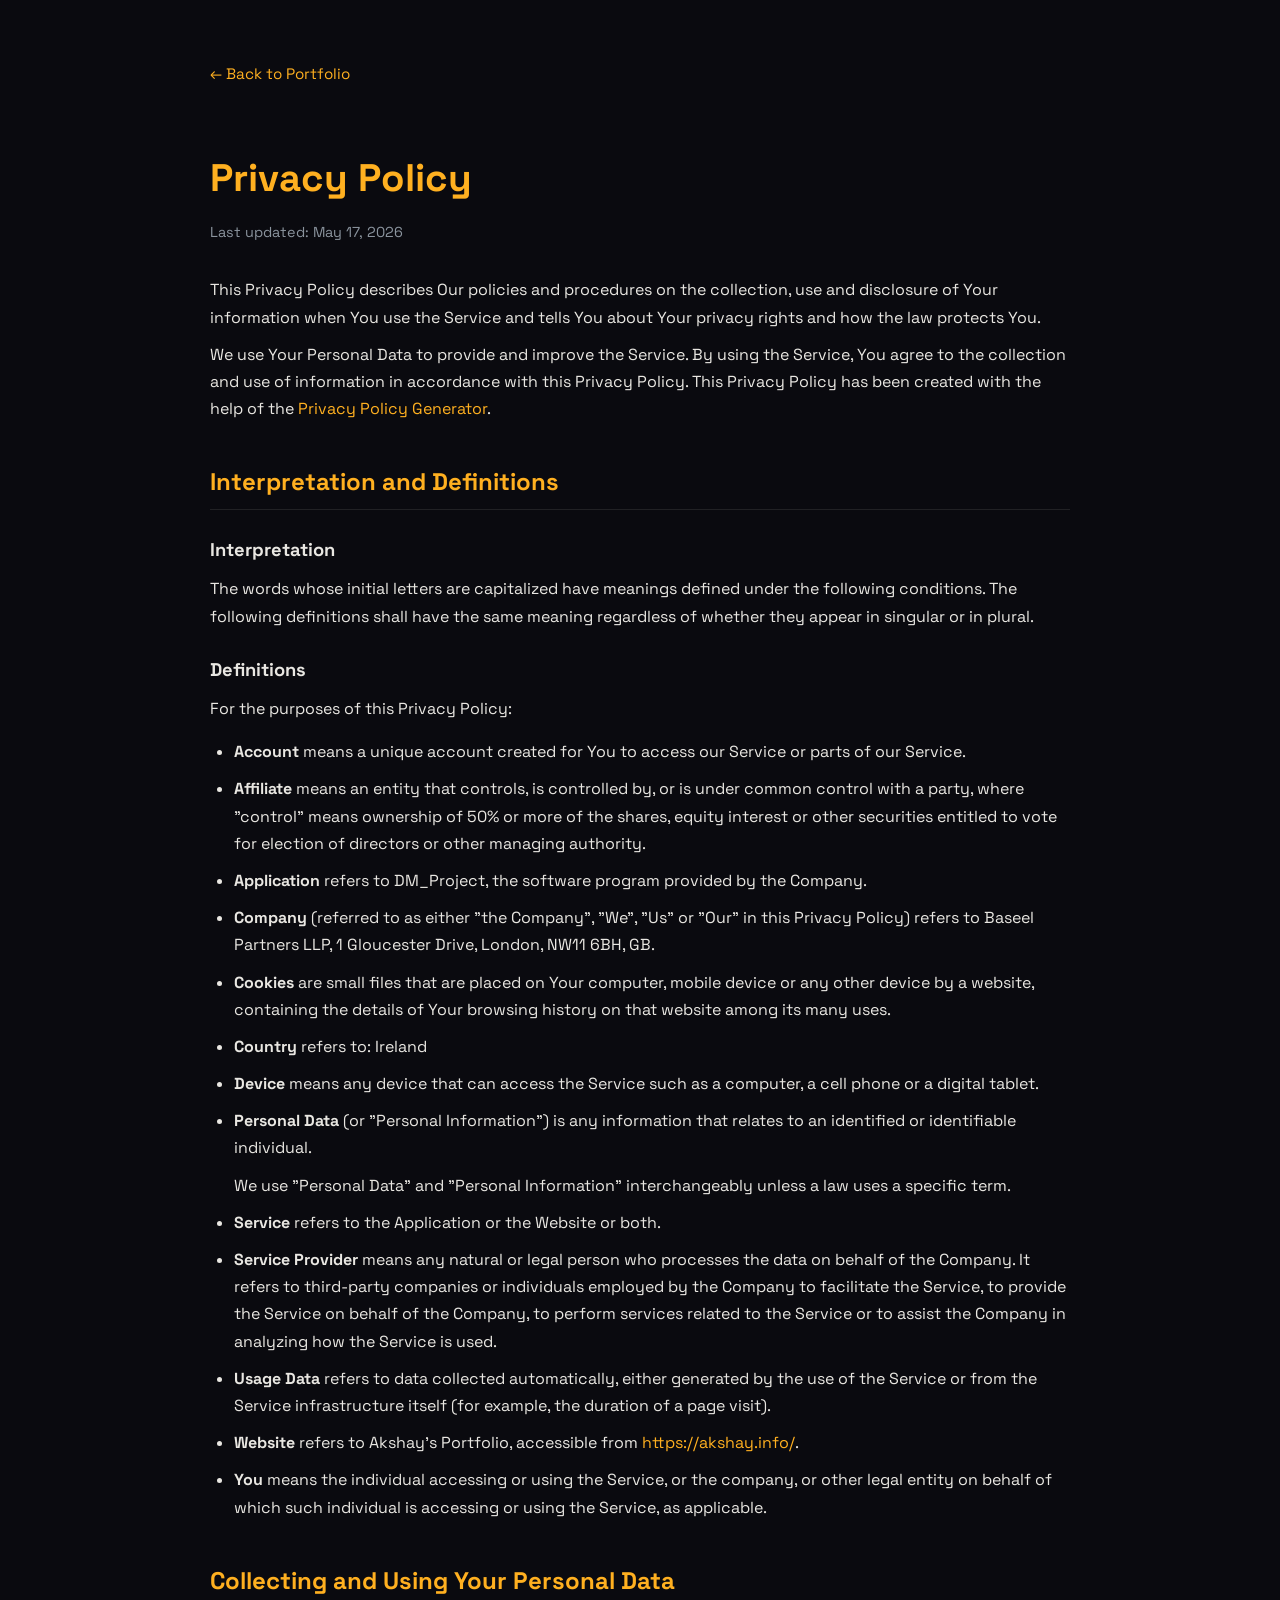
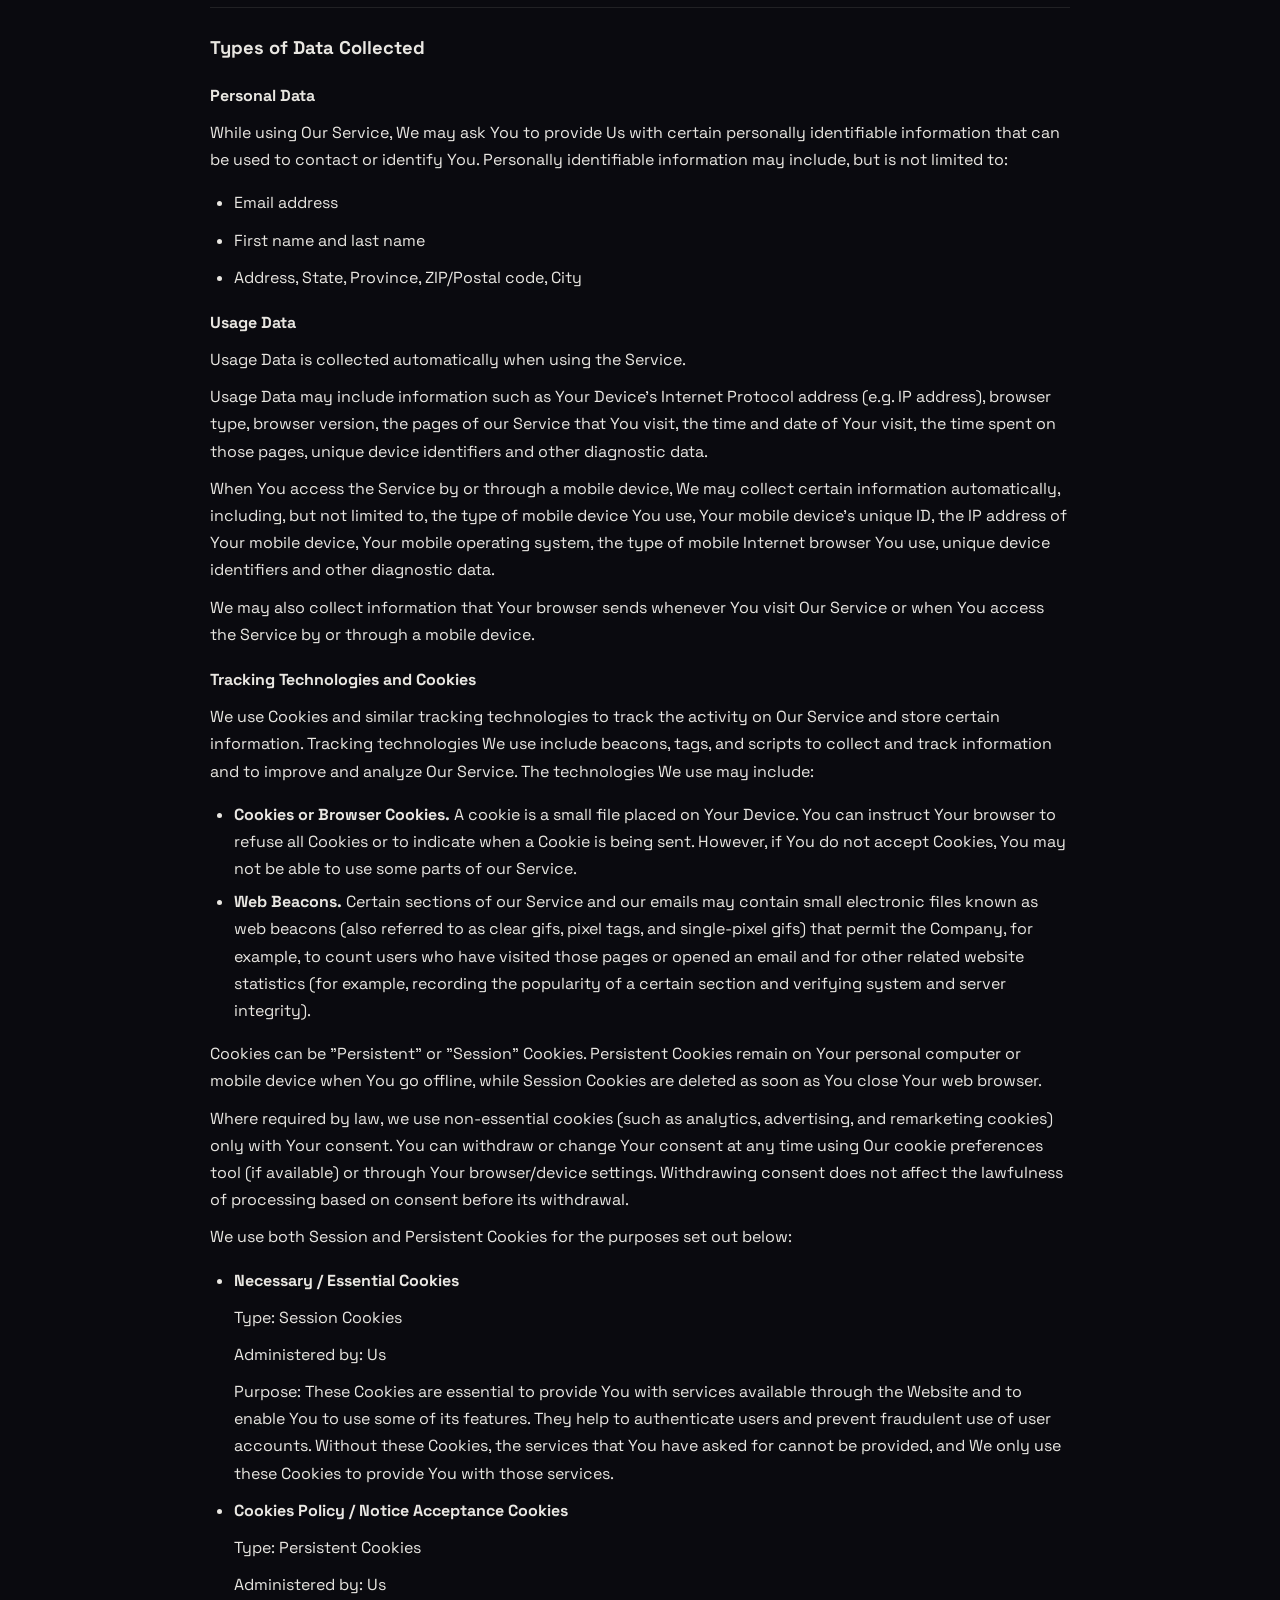
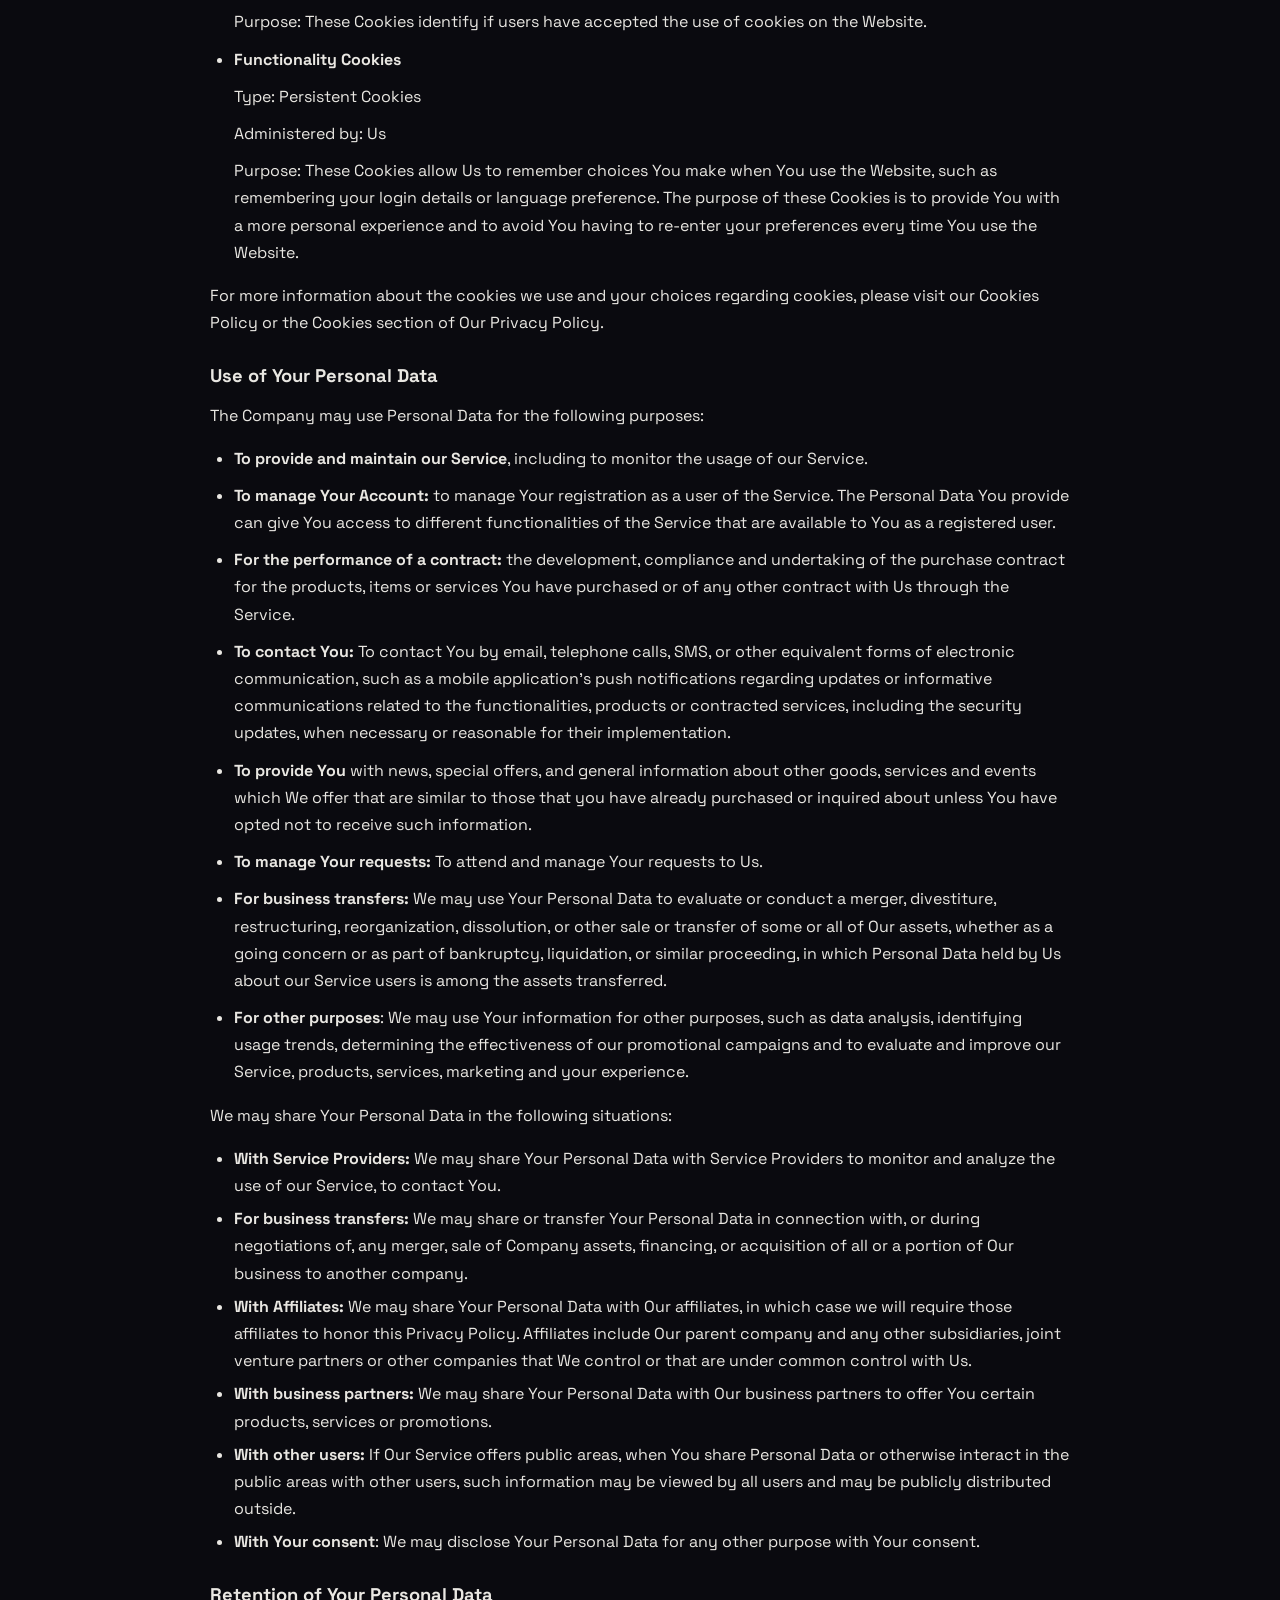
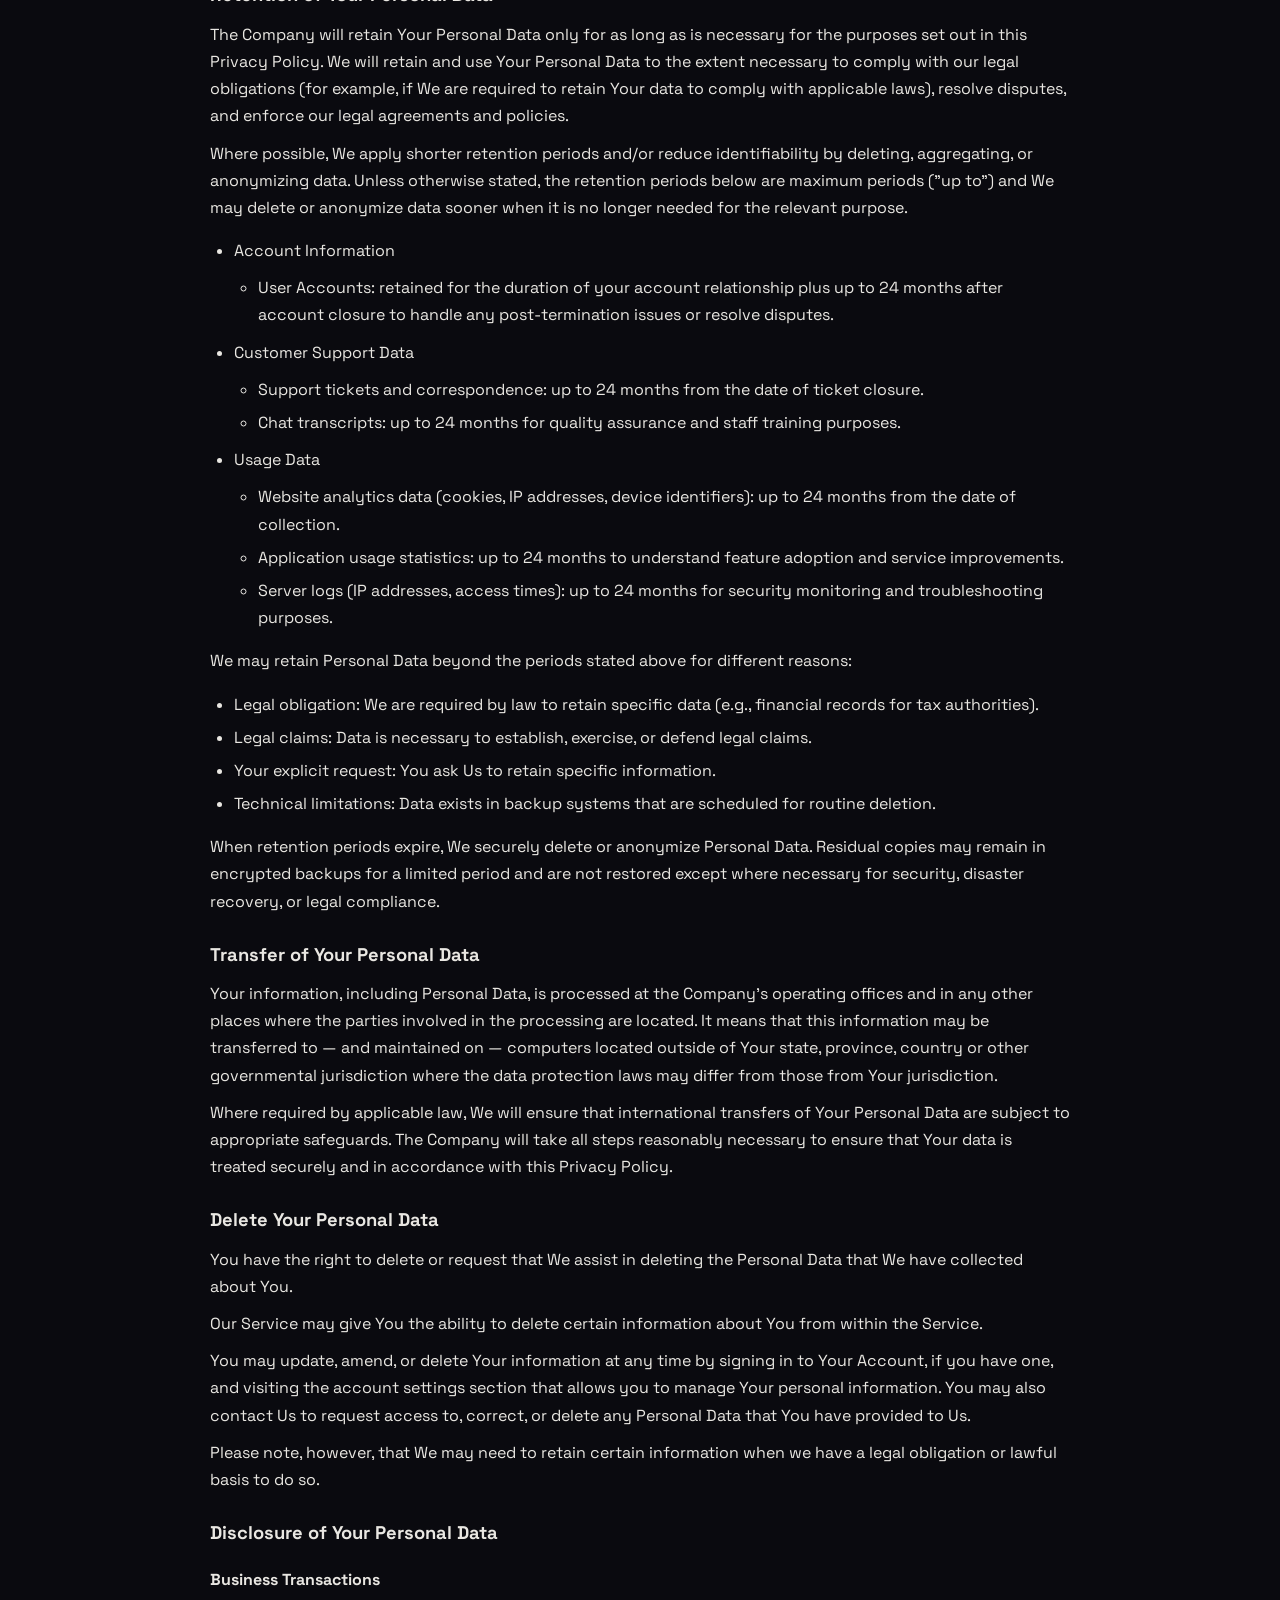
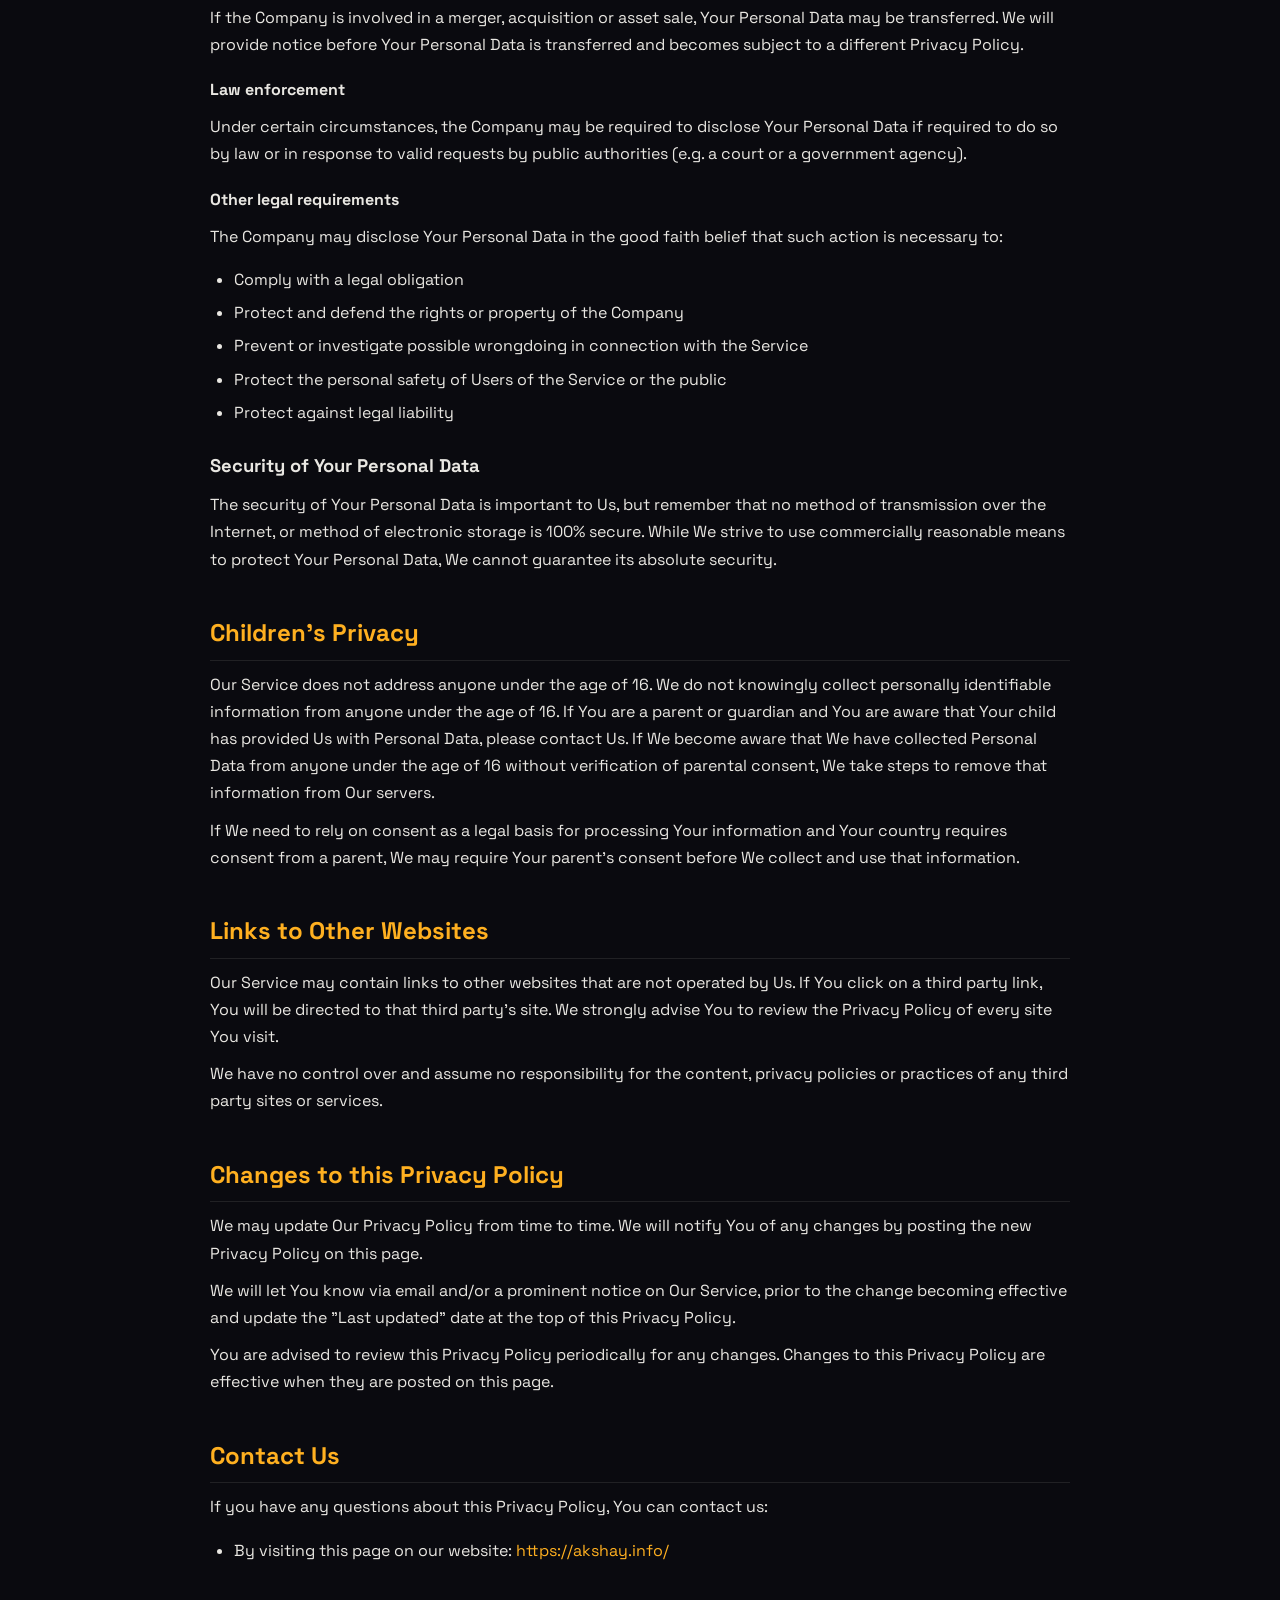
==== commit 140093f3: "Point site at akshay.info custom domain Replaces the leftover rushabh.info CNAME with akshay.info an" ====
--- a/privacy/index.html
+++ b/privacy/index.html
@@ -113,7 +113,7 @@
       <li><p><strong>Service</strong> refers to the Application or the Website or both.</p></li>
       <li><p><strong>Service Provider</strong> means any natural or legal person who processes the data on behalf of the Company. It refers to third-party companies or individuals employed by the Company to facilitate the Service, to provide the Service on behalf of the Company, to perform services related to the Service or to assist the Company in analyzing how the Service is used.</p></li>
       <li><p><strong>Usage Data</strong> refers to data collected automatically, either generated by the use of the Service or from the Service infrastructure itself (for example, the duration of a page visit).</p></li>
-      <li><p><strong>Website</strong> refers to Akshay's Portfolio, accessible from <a href="https://ak270802.github.io/AK270802/" rel="external nofollow noopener" target="_blank">https://ak270802.github.io/AK270802/</a>.</p></li>
+      <li><p><strong>Website</strong> refers to Akshay's Portfolio, accessible from <a href="https://akshay.info/" rel="external nofollow noopener" target="_blank">https://akshay.info/</a>.</p></li>
       <li><p><strong>You</strong> means the individual accessing or using the Service, or the company, or other legal entity on behalf of which such individual is accessing or using the Service, as applicable.</p></li>
     </ul>
 
@@ -267,7 +267,7 @@
     <h2>Contact Us</h2>
     <p>If you have any questions about this Privacy Policy, You can contact us:</p>
     <ul>
-      <li>By visiting this page on our website: <a href="https://ak270802.github.io/AK270802/" rel="external nofollow noopener" target="_blank">https://ak270802.github.io/AK270802/</a></li>
+      <li>By visiting this page on our website: <a href="https://akshay.info/" rel="external nofollow noopener" target="_blank">https://akshay.info/</a></li>
     </ul>
   </div>
 </body>
